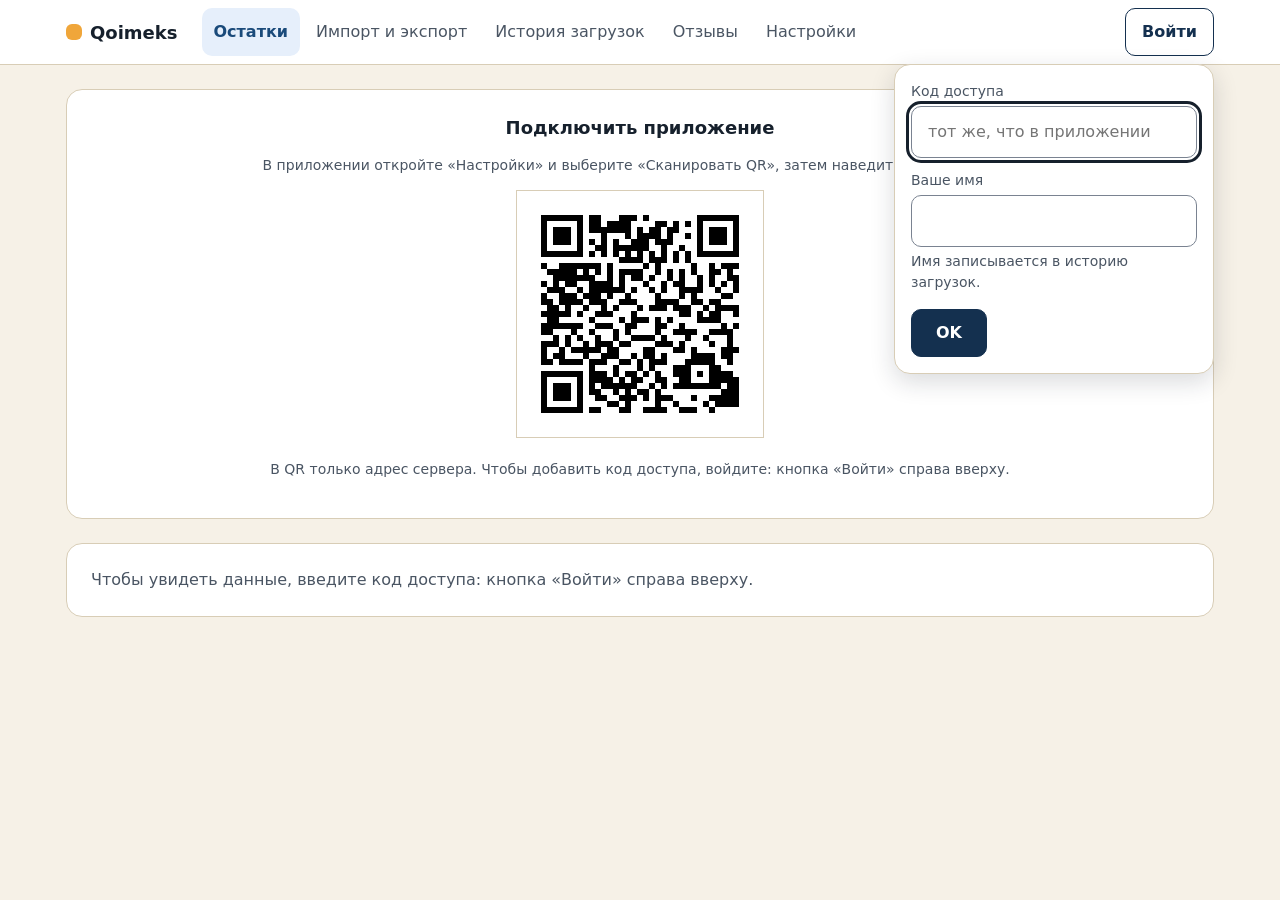
==== server/internal/api/web.html @ e0e5c71e "Web admin settings page for providers and keys T-0032 implement attempt 1: I added the provider sett" ====
<!doctype html>
<html lang="ru">
<head>
<meta charset="utf-8">
<meta name="viewport" content="width=device-width, initial-scale=1">
<title>Qoimeks</title>
<style>
  /* Design tokens: ai-dala design system 0.2, light theme (generated tokens.css, copied inline: no external request).
     The fonts are named with system fallbacks; font files are not bundled yet. */
  :root {
    --c-bg: #f6f1e7;
    --c-surface: #ffffff;
    --c-surface-2: #ede5d4;
    --c-text: #16202c;
    --c-text-soft: #4a5563;
    --c-text-mute: #5f6876;
    --c-border: #d8cdb6;
    --c-control-border: #7a8391;
    --c-focus: #16202c;
    --c-brand: #f0a63a;
    --c-primary: #14304f;
    --c-primary-hover: #1f4a77;
    --c-on-primary: #ffffff;
    --c-accent-text: #1a4a7a;
    --c-success: #2f9e44;
    --c-success-bg: #e3f4e7;
    --c-success-text: #1b6b34;
    --c-warning: #a07600;
    --c-warning-bg: #fff3c4;
    --c-warning-text: #5e4400;
    --c-error: #c92a2a;
    --c-on-error: #ffffff;
    --c-error-bg: #fde8e8;
    --c-error-text: #9b1c1c;
    --c-info: #2f6bc9;
    --c-info-bg: #e6effb;
    --c-info-text: #1e4f9a;
    --font-display: 'Literata', Georgia, serif;
    --font-sans: 'Onest', system-ui, -apple-system, 'Segoe UI', sans-serif;
    --font-mono: 'JetBrains Mono', ui-monospace, Consolas, monospace;
    --text-xs: 12px;
    --text-sm: 14px;
    --text-base: 16px;
    --text-lg: 18px;
    --text-xl: 20px;
    --text-2xl: 24px;
    --text-3xl: 30px;
    --text-4xl: 38px;
    --space-1: 4px;
    --space-2: 8px;
    --space-3: 12px;
    --space-4: 16px;
    --space-6: 24px;
    --space-8: 32px;
    --space-12: 48px;
    --space-16: 64px;
    --radius-sm: 6px;
    --radius-md: 10px;
    --radius-lg: 16px;
    --radius-full: 9999px;
    --size-touch-min: 48px;
    --size-touch-min-desktop: 36px;
    --size-input-height: 52px;
    --size-icon: 24px;
    --size-content-max: 1180px;
  }
  * { box-sizing: border-box; }
  body { margin: 0; font: var(--text-base)/1.5 var(--font-sans); color: var(--c-text); background: var(--c-bg); }
  main { max-width: var(--size-content-max); margin: 0 auto; padding: var(--space-6) var(--space-4) var(--space-16); }
  h1 { font-size: var(--text-2xl); margin: 0 0 var(--space-1); }
  p.lead { color: var(--c-text-soft); margin: 0; }
  section { background: var(--c-surface); border: 1px solid var(--c-border); border-radius: var(--radius-lg); padding: var(--space-6); margin-bottom: var(--space-6); }
  label { display: block; font-size: var(--text-sm); color: var(--c-text-soft); margin: 0 0 var(--space-1); }
  input[type=text], input[type=password] { width: 100%; min-height: var(--size-input-height); padding: var(--space-3) var(--space-4); font: inherit; color: var(--c-text); border: 1px solid var(--c-control-border); border-radius: var(--radius-md); background: var(--c-surface); }
  .bar { display: grid; grid-template-columns: 1fr 2fr; gap: var(--space-4); align-items: end; }
  @media (max-width: 600px) { .bar { grid-template-columns: 1fr; } }
  .tools { display: flex; gap: var(--space-4); align-items: center; flex-wrap: wrap; margin-top: var(--space-4); }
  .tools .spacer { flex: 1; }
  .check { display: flex; gap: var(--space-2); align-items: center; font-size: var(--text-base); color: var(--c-text); min-height: var(--size-touch-min); }
  .check input { width: var(--size-icon); height: var(--size-icon); accent-color: var(--c-primary); }
  .seg { display: inline-flex; border: 1.5px solid var(--c-primary); border-radius: var(--radius-md); overflow: hidden; }
  .seg button { border: 0; border-radius: 0; background: var(--c-surface); color: var(--c-primary); padding: var(--space-2) var(--space-4); }
  .seg button.on { background: var(--c-primary); color: var(--c-on-primary); }
  button, a.button { font: inherit; font-weight: 600; min-height: var(--size-touch-min); padding: var(--space-2) var(--space-6); border-radius: var(--radius-md); border: 1.5px solid var(--c-primary); background: var(--c-primary); color: var(--c-on-primary); cursor: pointer; text-decoration: none; display: inline-block; }
  button:hover, a.button:hover { background: var(--c-primary-hover); border-color: var(--c-primary-hover); }
  button.secondary, a.button.secondary { background: var(--c-surface); color: var(--c-primary); border-color: var(--c-primary); }
  button.secondary:hover, a.button.secondary:hover { background: var(--c-surface-2); }
  .seg button:hover { background: var(--c-surface-2); }
  .seg button.on:hover { background: var(--c-primary-hover); }
  button:disabled { background: var(--c-surface-2); border-color: var(--c-border); color: var(--c-text-mute); cursor: default; }
  button.small { padding: var(--space-1) var(--space-3); font-size: var(--text-sm); }
  /* A mouse needs smaller targets than a finger. */
  @media (pointer: fine) { button.small { min-height: var(--size-touch-min-desktop); } }
  :focus-visible { outline: 3px solid var(--c-focus); outline-offset: 2px; }
  table { width: 100%; border-collapse: collapse; font-size: var(--text-base); }
  th, td { text-align: left; padding: var(--space-2) var(--space-3); border-bottom: 1px solid var(--c-border); vertical-align: top; }
  th { color: var(--c-text-soft); font-weight: 600; font-size: var(--text-sm); }
  /* Numbers are monospace and right-aligned, codes monospace and left-aligned. */
  td.num, th.num { text-align: right; white-space: nowrap; font-variant-numeric: tabular-nums; }
  td.num { font-family: var(--font-mono); }
  td.code { white-space: nowrap; font-weight: 600; font-family: var(--font-mono); }
  tr.group td { background: var(--c-surface-2); font-weight: 600; }
  tr.empty td.num { color: var(--c-text-mute); }
  .place { display: inline-block; margin: 0 var(--space-2) var(--space-1) 0; padding: 1px var(--space-2); border: 1px solid var(--c-border); border-radius: var(--radius-full); font-family: var(--font-mono); font-size: var(--text-sm); white-space: nowrap; }
  .place.neg, td.neg { color: var(--c-error-text); border-color: var(--c-error); }
  .count { color: var(--c-text-soft); font-size: var(--text-sm); margin: var(--space-3) 0 0; }
  .scroll { overflow-x: auto; }
  .hint { color: var(--c-text-soft); font-size: var(--text-sm); }
  .row { display: grid; grid-template-columns: 1fr 1fr; gap: var(--space-4); }
  @media (max-width: 600px) { .row { grid-template-columns: 1fr; } }
  select { width: 100%; min-height: var(--size-input-height); padding: var(--space-3) var(--space-4); font: inherit; color: var(--c-text); border: 1px solid var(--c-control-border); border-radius: var(--radius-md); background: var(--c-surface); }
  input[type=file] { font: inherit; width: 100%; min-height: var(--size-touch-min); }
  h2 { font-size: var(--text-lg); margin: 0 0 var(--space-3); }
  .field { margin-top: var(--space-3); }
  .box { display: flex; gap: var(--space-3); align-items: flex-start; margin-top: var(--space-4); color: var(--c-text); font-size: var(--text-base); }
  .box input { margin-top: var(--space-1); width: var(--size-icon); height: var(--size-icon); flex: none; accent-color: var(--c-primary); }
  .actions { display: flex; gap: var(--space-3); margin-top: var(--space-6); flex-wrap: wrap; }
  #report { display: none; margin-top: var(--space-6); border-top: 1px solid var(--c-border); padding-top: var(--space-4); }
  .numbers { display: grid; grid-template-columns: repeat(4, 1fr); gap: var(--space-3); }
  @media (max-width: 600px) { .numbers { grid-template-columns: repeat(2, 1fr); } }
  .numbers div { border: 1px solid var(--c-border); border-radius: var(--radius-md); padding: var(--space-3); }
  .numbers b { display: block; font-size: var(--text-2xl); font-family: var(--font-mono); }
  .numbers span { color: var(--c-text-soft); font-size: var(--text-sm); }
  #remarksBlock, #changesBlock, #notInFileBlock { margin-top: var(--space-4); }
  #remarksBlock .scroll, #changesBlock .scroll, #notInFileBlock .scroll { max-height: 320px; overflow: auto; margin-top: var(--space-2); }
  #report thead th { position: sticky; top: 0; background: var(--c-surface); }
  td.pos { color: var(--c-text-mute); width: 1%; }
  /* Long names without spaces must not push the quantities out of sight. */
  #changes td:nth-child(4), #notInFile td:nth-child(3), #remarks td:nth-child(3) { overflow-wrap: anywhere; }
  #report th { white-space: nowrap; }
  #history td { white-space: nowrap; }
  header.top { position: sticky; top: 0; z-index: 10; background: var(--c-surface); border-bottom: 1px solid var(--c-border); margin: 0; display: block; }
  header.top .inner { max-width: var(--size-content-max); margin: 0 auto; padding: var(--space-2) var(--space-4); display: flex; align-items: center; gap: var(--space-2) var(--space-6); flex-wrap: wrap; }
  /* Amber is the brand colour: only the logo mark uses it. */
  .brand { font-weight: 700; font-size: var(--text-lg); display: inline-flex; align-items: center; gap: var(--space-2); }
  .brand::before { content: ""; width: var(--space-4); height: var(--space-4); border-radius: var(--radius-sm); background: var(--c-brand); }
  #nav { display: flex; gap: var(--space-1); flex-wrap: wrap; flex: 1; }
  #nav a { display: inline-flex; align-items: center; min-height: var(--size-touch-min); padding: var(--space-2) var(--space-3); border-radius: var(--radius-md); color: var(--c-text-soft); text-decoration: none; white-space: nowrap; }
  #nav a:hover { background: var(--c-surface-2); }
  #nav a.on { background: var(--c-info-bg); color: var(--c-accent-text); font-weight: 600; }
  .access { position: relative; margin-left: auto; }
  #accessButton { padding: var(--space-2) var(--space-4); max-width: 220px; overflow: hidden; text-overflow: ellipsis; white-space: nowrap; }
  #accessPanel { position: absolute; right: 0; top: calc(100% + var(--space-2)); width: min(320px, calc(100vw - 32px)); padding: var(--space-4); background: var(--c-surface); border: 1px solid var(--c-border); border-radius: var(--radius-lg); box-shadow: 0 8px 24px color-mix(in srgb, var(--c-text) 16%, transparent); }
  #accessPanel .hint { margin: var(--space-1) 0 0; }
  #accessPanel .actions { margin-top: var(--space-4); }
  [hidden] { display: none !important; }
  /* A message is an icon, words and a colour, never a colour alone. */
  .note { margin-top: var(--space-4); padding: var(--space-3) var(--space-4); border-radius: var(--radius-md); display: none; }
  .note.error { display: block; background: var(--c-error-bg); color: var(--c-error-text); border: 1px solid var(--c-error); }
  .note.error::before { content: "\26A0\FE0E\00A0"; }
  .note.ok { display: block; background: var(--c-success-bg); color: var(--c-success-text); border: 1px solid var(--c-success); }
  .note.ok::before { content: "\2713\00A0"; }
  #historyMessage { margin: 0 0 var(--space-3); }
  #setup { text-align: center; }
  #setup canvas { max-width: 100%; height: auto; border: 1px solid var(--c-border); }
  #setup .warn { color: var(--c-error-text); font-weight: 600; }
  #setup .warn::before { content: "\26A0\FE0E\00A0"; }
  .page h1 { font-size: var(--text-xl); margin: 0 0 var(--space-3); }
  @media (max-width: 600px) { section { padding: var(--space-4); } }
  .fb { border: 1px solid var(--c-border); border-radius: var(--radius-md); padding: var(--space-3) var(--space-4); margin-top: var(--space-3); }
  .fb .meta { color: var(--c-text-soft); }
  .fb .badge { background: var(--c-info-bg); color: var(--c-info-text); border: 1px solid var(--c-info); border-radius: var(--radius-full); padding: 0 var(--space-2); font-weight: 600; }
  .fb .badge::before { content: "\2605\00A0"; }
  .fb pre { white-space: pre-wrap; word-break: break-word; margin: var(--space-2) 0 0; font-family: var(--font-mono); }
  .fb pre.msg { font-family: inherit; }
  button.kindpick.on { background: var(--c-primary); color: var(--c-on-primary); }
  @media (max-width: 600px) { #nav { flex: 1 1 100%; order: 3; } }
</style>
</head>
<body>
<header class="top">
  <div class="inner">
    <span class="brand">Qoimeks</span>
    <nav id="nav">
      <a href="#balances">Остатки</a>
      <a href="#excel">Импорт и экспорт</a>
      <a href="#history">История загрузок</a>
      <a href="#feedback">Отзывы</a>
      <a href="#settings">Настройки</a>
    </nav>
    <div class="access">
      <button id="accessButton" class="secondary" type="button" aria-haspopup="true" aria-expanded="false">Войти</button>
      <form id="accessPanel" hidden>
        <label for="token">Код доступа</label>
        <input id="token" type="password" autocomplete="current-password" placeholder="тот же, что в приложении">
        <label for="who" class="field">Ваше имя</label>
        <input id="who" type="text" autocomplete="username">
        <p class="hint">Имя записывается в историю загрузок.</p>
        <div id="accessMessage" class="note"></div>
        <div class="actions">
          <button id="accessOK" type="submit">OK</button>
          <button id="signOut" class="secondary" type="button" hidden>Выйти</button>
        </div>
      </form>
    </div>
  </div>
</header>

<main>
  <section id="setup">
    <h2>Подключить приложение</h2>
    <p class="hint">В приложении откройте «Настройки» и выберите «Сканировать QR», затем наведите камеру на код.</p>
    <canvas id="setupQR" width="260" height="260" role="img" aria-label="QR-код для подключения приложения"></canvas>
    <p id="setupFail" class="hint" hidden></p>
    <p id="setupState" class="hint"></p>
    <p id="setupWarn" class="warn" hidden>QR с кодом доступа никому не показывайте: по нему можно войти в систему.</p>
  </section>

  <section id="signedOut">
    <p class="lead">Чтобы увидеть данные, введите код доступа: кнопка «Войти» справа вверху.</p>
  </section>

  <div class="page" id="page-balances" hidden>
    <section>
      <h1>Остатки</h1>
      <label for="q">Поиск по артикулу, названию или месту</label>
      <input id="q" type="text" autocomplete="off">
      <div class="tools">
        <div class="seg" role="group" aria-label="Вид">
          <button id="byItem" class="on" type="button">По товарам</button>
          <button id="byPlace" type="button">По местам</button>
        </div>
        <label class="check"><input id="inStock" type="checkbox" checked> Только с остатком</label>
        <span class="spacer"></span>
        <button id="reload" class="secondary" type="button">Обновить</button>
      </div>
      <div id="message" class="note"></div>
    </section>

    <section>
      <div class="scroll"><table id="table"></table></div>
      <p class="count" id="count"></p>
    </section>
  </div>

  <div class="page" id="page-excel" hidden>
    <section>
      <h1>Выгрузка в Excel</h1>
      <p class="hint">Текущие остатки одним файлом, по строке на товар и место. Файл можно исправить в Excel и загрузить обратно.</p>
      <div class="actions">
        <button id="export" type="button">Выгрузить в Excel</button>
      </div>
      <div id="exportMessage" class="note"></div>
    </section>

    <section>
      <h1>Загрузка из Excel</h1>
      <label for="file" class="field">Файл Excel (.xlsx, до 12 МБ)</label>
      <input id="file" type="file" accept=".xlsx">
      <label for="sheet" class="field">Лист</label>
      <select id="sheet" disabled><option value="">Первый лист (последняя неделя)</option></select>
      <label class="box">
        <input id="balances" type="checkbox">
        <span>Записать остатки из файла<br>
          <span class="hint">Остатки в системе заменяются остатками из файла. Каждое расхождение записывается в историю как корректировка. Товары, которых в файле нет, не изменяются.</span>
        </span>
      </label>
      <div class="actions">
        <button id="check" disabled>Проверить</button>
        <button id="apply" class="secondary" disabled>Загрузить в систему</button>
      </div>
      <div id="importMessage" class="note"></div>

      <div id="report">
        <h2 id="reportTitle"></h2>
        <div class="numbers">
          <div><b id="nNew">0</b><span>новых товаров</span></div>
          <div><b id="nUpdated">0</b><span>обновится товаров</span></div>
          <div><b id="nLocations">0</b><span>новых мест</span></div>
          <div><b id="nBalances">0</b><span id="nBalancesLabel">остатков изменится</span></div>
        </div>
        <p class="hint" id="fileLine"></p>
        <div id="remarksBlock">
          <b>Замечания к файлу</b>
          <span class="hint">— файл загружается целиком; проверьте эти строки и при необходимости исправьте их в файле.</span>
          <div class="scroll"><table>
            <thead><tr><th class="num">№</th><th class="num">Строка файла</th><th>Замечание</th></tr></thead>
            <tbody id="remarks"></tbody>
          </table></div>
        </div>
        <div id="changesBlock">
          <b>Изменения остатков</b>
          <span class="hint">— где остаток в системе отличается от файла.</span>
          <div class="scroll"><table>
            <thead><tr><th class="num">№</th><th class="num">Строка файла</th><th>Артикул</th><th>Номенклатура</th><th>Место</th><th class="num">Было</th><th class="num">Станет</th><th class="num">Разница</th></tr></thead>
            <tbody id="changes"></tbody>
          </table></div>
        </div>
        <div id="notInFileBlock">
          <b>Нет в файле</b>
          <span class="hint">— у этих товаров есть остаток в системе, но в файле их нет. Остаток не изменяется.</span>
          <div class="scroll"><table>
            <thead><tr><th class="num">№</th><th>Артикул</th><th>Номенклатура</th><th>Место</th><th class="num">Остаток</th></tr></thead>
            <tbody id="notInFile"></tbody>
          </table></div>
        </div>
      </div>
    </section>
  </div>

  <div class="page" id="page-history" hidden>
    <section>
      <h1>История загрузок</h1>
      <p class="hint">Отмена загрузки возвращает остатки, которые она изменила. Записи не удаляются: в историю добавляются обратные корректировки, а операции, сделанные после загрузки, сохраняются. Названия и места товаров отмена не меняет.</p>
      <div id="historyMessage" class="note"></div>
      <div class="scroll">
        <table>
          <thead><tr><th class="num">№</th><th>Когда</th><th>Кто</th><th>Файл</th><th>Лист</th><th>Новых</th><th>Обновлено</th><th>Мест</th><th>Остатков</th><th></th></tr></thead>
          <tbody id="history"></tbody>
        </table>
      </div>
    </section>
  </div>

  <div class="page" id="page-feedback" hidden>
    <section>
      <h1>Отзывы</h1>
      <p class="hint">Сообщения из приложения и ошибки, которые сервер записал сам. Сначала новые. Метка «новое» стоит у записей, появившихся после вашего прошлого визита в этот раздел.</p>
      <div class="actions">
        <button id="feedbackReload" class="secondary" type="button">Обновить</button>
        <button id="feedbackExport" type="button">Выгрузить в Markdown</button>
      </div>
      <div id="feedbackMessage" class="note"></div>
    </section>
    <section>
      <h2>По видам</h2>
      <div class="scroll">
        <table>
          <thead><tr><th>Вид</th><th class="num">Записей</th><th>Последняя</th></tr></thead>
          <tbody id="feedbackKinds"></tbody>
        </table>
      </div>
      <p class="count" id="feedbackCount"></p>
    </section>
    <section id="feedbackList"></section>
  </div>

  <div class="page" id="page-settings" hidden>
    <section>
      <h1>Настройки</h1>
      <p class="hint">Языковая модель и распознавание речи: сервис, модель и ключ. Ключ хранится на сервере в зашифрованном виде, здесь виден только в закрытой форме и в приложение не передаётся. Раздел открывается только общим кодом доступа. Кнопка «Проверить» делает один недорогой запрос с сохранёнными настройками (или с переменными окружения, если ничего не сохранено).</p>
      <div id="settingsMessage" class="note"></div>
    </section>
    <section id="settingsForms"></section>
  </div>
</main>

<script>
const $ = id => document.getElementById(id);
let stock = null; // answer of /api/stock
let mode = 'item';

// The code lives for the browser session, the name is remembered on this computer.
// signedIn means the server has accepted the code.
const access = {
  token: sessionStorage.getItem('accessToken') || '',
  who: localStorage.getItem('adminName') || '',
  signedIn: false,
};

// --- setup-qr begin (pure functions, no DOM: the Go test runs this block under node)
// The payload the app scans; code is left out until the server has accepted it.
function setupPayload(origin, code) {
  let s = 'qoimeks://setup?url=' + encodeURIComponent(origin);
  if (code) s += '&code=' + encodeURIComponent(code);
  return s;
}

// Minimal QR encoder: byte mode, error correction level M, versions 1-10.
// Per version: [EC codewords per block, blocks with short data, short data size, blocks with long data].
const QR_M = [null, [10, 1, 16, 0], [16, 1, 28, 0], [26, 1, 44, 0], [18, 2, 32, 0], [24, 2, 43, 0],
  [16, 4, 27, 0], [18, 4, 31, 0], [22, 2, 38, 2], [22, 3, 36, 2], [26, 4, 43, 1]];
const QR_ALIGN = [null, [], [6, 18], [6, 22], [6, 26], [6, 30], [6, 34], [6, 22, 38], [6, 24, 42], [6, 26, 46], [6, 28, 50]];

function qrDataSize(v) {
  const [, n1, d1, n2] = QR_M[v];
  return n1 * d1 + n2 * (d1 + 1);
}

function qrReedSolomon(data, degree) {
  const exp = [], log = [];
  for (let i = 0, x = 1; i < 255; i++) { exp[i] = x; log[x] = i; x <<= 1; if (x & 256) x ^= 0x11D; }
  const mul = (a, b) => (a && b ? exp[(log[a] + log[b]) % 255] : 0);
  let gen = [1];
  for (let i = 0; i < degree; i++) {
    const next = new Array(gen.length + 1).fill(0);
    gen.forEach((c, j) => { next[j] ^= c; next[j + 1] ^= mul(c, exp[i]); });
    gen = next;
  }
  const rem = new Array(degree).fill(0);
  for (const b of data) {
    const f = b ^ rem.shift();
    rem.push(0);
    for (let i = 0; i < degree; i++) rem[i] ^= mul(gen[i + 1], f);
  }
  return rem;
}

function qrCodewords(bytes, v) {
  const cap = qrDataSize(v);
  const bits = [];
  const put = (val, n) => { for (let i = n - 1; i >= 0; i--) bits.push((val >>> i) & 1); };
  put(4, 4);
  put(bytes.length, v < 10 ? 8 : 16);
  bytes.forEach(b => put(b, 8));
  put(0, Math.min(4, cap * 8 - bits.length));
  while (bits.length % 8) bits.push(0);
  const data = [];
  for (let i = 0; i < bits.length; i += 8) data.push(parseInt(bits.slice(i, i + 8).join(''), 2));
  for (let pad = 0xEC; data.length < cap; pad ^= 0xEC ^ 0x11) data.push(pad);

  const [ec, n1, d1, n2] = QR_M[v];
  const blocks = [];
  let at = 0;
  for (let i = 0; i < n1 + n2; i++) {
    const len = i < n1 ? d1 : d1 + 1;
    blocks.push(data.slice(at, at + len));
    at += len;
  }
  const eccs = blocks.map(b => qrReedSolomon(b, ec));
  const out = [];
  for (let i = 0; i <= d1; i++) blocks.forEach(b => { if (i < b.length) out.push(b[i]); });
  for (let i = 0; i < ec; i++) eccs.forEach(e => out.push(e[i]));
  return out;
}

function qrPenalty(m) {
  const n = m.length;
  let p = 0;
  for (let t = 0; t < 2; t++) {
    const at = (a, b) => (t ? m[b][a] : m[a][b]);
    for (let a = 0; a < n; a++) {
      let run = 1;
      for (let b = 1; b <= n; b++) {
        if (b < n && at(a, b) === at(a, b - 1)) { run++; continue; }
        if (run >= 5) p += run - 2;
        run = 1;
      }
      for (let b = 0; b + 11 <= n; b++) {
        const s = [];
        for (let k = 0; k < 11; k++) s.push(at(a, b + k) ? 1 : 0);
        const str = s.join('');
        if (str === '10111010000' || str === '00001011101') p += 40;
      }
    }
  }
  let dark = 0;
  for (let y = 0; y < n; y++) {
    for (let x = 0; x < n; x++) {
      if (m[y][x]) dark++;
      if (x + 1 < n && y + 1 < n && m[y][x] === m[y][x + 1] && m[y][x] === m[y + 1][x] && m[y][x] === m[y + 1][x + 1]) p += 3;
    }
  }
  return p + 10 * Math.floor(Math.abs(dark * 20 - n * n * 10) / (n * n));
}

// qrMatrix returns rows of booleans (true = dark), without the quiet zone.
function qrMatrix(text) {
  const bytes = Array.from(new TextEncoder().encode(text));
  let v = 1;
  while (v <= 10 && (v < 10 ? 8 : 16) + 4 + bytes.length * 8 > qrDataSize(v) * 8) v++;
  if (v > 10) throw new Error('too long');
  const words = qrCodewords(bytes, v);
  const n = 17 + 4 * v;
  const mod = Array.from({ length: n }, () => new Array(n).fill(false));
  const fn = Array.from({ length: n }, () => new Array(n).fill(false));
  const set = (x, y, dark) => { if (x >= 0 && y >= 0 && x < n && y < n) { mod[y][x] = dark; fn[y][x] = true; } };

  for (let i = 0; i < n; i++) { set(6, i, i % 2 === 0); set(i, 6, i % 2 === 0); }
  const finder = (cx, cy) => {
    for (let dy = -4; dy <= 4; dy++) for (let dx = -4; dx <= 4; dx++) {
      const d = Math.max(Math.abs(dx), Math.abs(dy));
      set(cx + dx, cy + dy, d !== 4 && d !== 2);
    }
  };
  finder(3, 3); finder(n - 4, 3); finder(3, n - 4);
  const al = QR_ALIGN[v];
  al.forEach((cx, i) => al.forEach((cy, j) => {
    if ((i === 0 && j === 0) || (i === 0 && j === al.length - 1) || (i === al.length - 1 && j === 0)) return;
    for (let dy = -2; dy <= 2; dy++) for (let dx = -2; dx <= 2; dx++) set(cx + dx, cy + dy, Math.max(Math.abs(dx), Math.abs(dy)) !== 1);
  }));
  const format = mask => {
    let rem = mask; // level M is 00, so the 5 data bits are just the mask
    for (let i = 0; i < 10; i++) rem = (rem << 1) ^ ((rem >>> 9) * 0x537);
    const bits = ((mask << 10) | rem) ^ 0x5412;
    const bit = i => ((bits >>> i) & 1) !== 0;
    for (let i = 0; i <= 5; i++) set(8, i, bit(i));
    set(8, 7, bit(6)); set(8, 8, bit(7)); set(7, 8, bit(8));
    for (let i = 9; i < 15; i++) set(14 - i, 8, bit(i));
    for (let i = 0; i < 8; i++) set(n - 1 - i, 8, bit(i));
    for (let i = 8; i < 15; i++) set(8, n - 15 + i, bit(i));
    set(8, n - 8, true);
  };
  format(0);
  if (v >= 7) {
    let rem = v;
    for (let i = 0; i < 12; i++) rem = (rem << 1) ^ ((rem >>> 11) * 0x1F25);
    const bits = (v << 12) | rem;
    for (let i = 0; i < 18; i++) {
      const a = n - 11 + (i % 3), b = Math.floor(i / 3), dark = ((bits >>> i) & 1) !== 0;
      set(a, b, dark); set(b, a, dark);
    }
  }

  let i = 0;
  for (let right = n - 1; right >= 1; right -= 2) {
    if (right === 6) right = 5;
    for (let vert = 0; vert < n; vert++) for (let j = 0; j < 2; j++) {
      const x = right - j, y = ((right + 1) & 2) === 0 ? n - 1 - vert : vert;
      if (!fn[y][x] && i < words.length * 8) {
        mod[y][x] = ((words[i >>> 3] >>> (7 - (i & 7))) & 1) !== 0;
        i++;
      }
    }
  }

  const masks = [
    (x, y) => (x + y) % 2 === 0, (x, y) => y % 2 === 0, (x, y) => x % 3 === 0, (x, y) => (x + y) % 3 === 0,
    (x, y) => (Math.floor(x / 3) + Math.floor(y / 2)) % 2 === 0, (x, y) => (x * y) % 2 + (x * y) % 3 === 0,
    (x, y) => ((x * y) % 2 + (x * y) % 3) % 2 === 0, (x, y) => ((x + y) % 2 + (x * y) % 3) % 2 === 0,
  ];
  let best = null, bestScore = Infinity;
  for (let mask = 0; mask < 8; mask++) {
    format(mask);
    const cand = mod.map((row, y) => row.map((d, x) => (fn[y][x] ? d : d !== masks[mask](x, y))));
    const score = qrPenalty(cand);
    if (score < bestScore) { best = cand; bestScore = score; }
  }
  return best;
}
// --- setup-qr end

// Draws the setup QR; the code goes in only after the server has accepted it.
function renderSetup() {
  const withCode = access.signedIn && access.token !== '';
  const origin = location.origin;
  let m = null;
  let fail = '';
  if (!origin || origin === 'null') {
    fail = 'Адрес сервера неизвестен: откройте страницу по адресу сервера.';
  } else {
    try {
      m = qrMatrix(setupPayload(origin, withCode ? access.token : ''));
    } catch (e) {
      fail = 'Слишком длинный код для QR. Введите адрес и код в приложении вручную.';
    }
  }
  const canvas = $('setupQR');
  canvas.hidden = !m;
  $('setupFail').hidden = !fail;
  $('setupFail').textContent = fail;
  $('setupWarn').hidden = !(m && withCode);
  $('setupState').textContent = !m ? '' : withCode
    ? 'В QR есть адрес сервера и код доступа.'
    : 'В QR только адрес сервера. Чтобы добавить код доступа, войдите: кнопка «Войти» справа вверху.';
  if (!m) return;
  const quiet = 4;
  const scale = Math.max(2, Math.floor(260 / (m.length + 2 * quiet)));
  const size = (m.length + 2 * quiet) * scale;
  canvas.width = size;
  canvas.height = size;
  const g = canvas.getContext('2d');
  g.fillStyle = '#fff';
  g.fillRect(0, 0, size, size);
  g.fillStyle = '#000';
  m.forEach((row, y) => row.forEach((dark, x) => {
    if (dark) g.fillRect((x + quiet) * scale, (y + quiet) * scale, scale, scale);
  }));
}

function say(text, kind, id) {
  const box = $(id || 'message');
  box.textContent = text;
  box.className = 'note ' + (kind || '');
}

const messages = {
  401: 'Неверный код доступа.',
  409: 'Файл изменился после проверки. Проверьте его ещё раз.',
  413: 'Файл больше 12 МБ.',
  503: 'Сервер недоступен.',
};

async function call(path, options) {
  let resp;
  try {
    resp = await fetch(path, { ...options, headers: { Authorization: 'Bearer ' + access.token } });
  } catch (e) {
    throw new Error('Нет связи с сервером.');
  }
  if (!resp.ok) {
    let body = null;
    try { body = await resp.json(); } catch (e) { /* not JSON */ }
    throw new Error(messages[resp.status] || (body && body.error) || ('Ошибка ' + resp.status));
  }
  return resp;
}

const callJSON = async (path, options) => (await call(path, options)).json();

const fmt = n => n.toLocaleString('ru-RU', { maximumFractionDigits: 3 });

function el(tag, text, cls) {
  const e = document.createElement(tag);
  if (text !== undefined) e.textContent = text;
  if (cls) e.className = cls;
  return e;
}

function matches(words, ...fields) {
  const hay = fields.join(' ').toLowerCase();
  return words.every(w => hay.includes(w));
}

function render() {
  const table = $('table');
  table.replaceChildren();
  if (!stock) { $('count').textContent = ''; return; }
  const words = $('q').value.toLowerCase().split(/\s+/).filter(Boolean);
  const onlyStock = $('inStock').checked;
  const head = (...cols) => {
    const tr = el('tr');
    for (const [text, num] of cols) tr.append(el('th', text, num ? 'num' : ''));
    const thead = el('thead');
    thead.append(tr);
    table.append(thead);
  };
  const body = el('tbody');
  table.append(body);
  let shown = 0;

  if (mode === 'item') {
    head(['№', true], ['Артикул'], ['Наименование'], ['Всего', true], ['Ед.'], ['Места']);
    for (const it of stock) {
      if (onlyStock && it.places.length === 0) continue;
      if (!matches(words, it.code, it.name, ...it.places.map(p => p.location_code))) continue;
      shown++;
      const tr = el('tr', undefined, it.places.length ? '' : 'empty');
      tr.append(el('td', shown, 'num pos'), el('td', it.code, 'code'), el('td', it.name),
        el('td', fmt(it.total), 'num' + (it.total < 0 ? ' neg' : '')), el('td', it.unit));
      const td = el('td');
      for (const p of it.places) {
        td.append(el('span', p.location_code + ': ' + fmt(p.qty), 'place' + (p.qty < 0 ? ' neg' : '')));
      }
      if (!it.places.length) td.append(el('span', it.home ? 'нет на складе, место ' + it.home : 'нет на складе', 'hint'));
      tr.append(td);
      body.append(tr);
    }
    $('count').textContent = 'Товаров: ' + shown + ' из ' + stock.length;
  } else {
    head(['№', true], ['Место'], ['Артикул'], ['Наименование'], ['Остаток', true], ['Ед.']);
    const byPlace = new Map(); // code -> {name, rows: [{it, qty}]}
    for (const it of stock) {
      for (const p of it.places) {
        if (!byPlace.has(p.location_code)) byPlace.set(p.location_code, { name: p.location_name, rows: [] });
        byPlace.get(p.location_code).rows.push({ it, qty: p.qty });
      }
    }
    for (const code of [...byPlace.keys()].sort()) {
      const g = byPlace.get(code);
      const rows = g.rows.filter(r => matches(words, code, g.name, r.it.code, r.it.name));
      if (!rows.length) continue;
      const tr = el('tr', undefined, 'group');
      const td = el('td', code + (g.name ? ' — ' + g.name : ''));
      td.colSpan = 6;
      tr.append(td);
      body.append(tr);
      for (const r of rows) {
        shown++;
        const row = el('tr');
        row.append(el('td', shown, 'num pos'), el('td', code), el('td', r.it.code, 'code'), el('td', r.it.name),
          el('td', fmt(r.qty), 'num' + (r.qty < 0 ? ' neg' : '')), el('td', r.it.unit));
        body.append(row);
      }
    }
    $('count').textContent = 'Строк: ' + shown + ' в ' + body.querySelectorAll('tr.group').length + ' местах';
  }
  if (shown === 0) {
    const tr = el('tr');
    const td = el('td', stock.length ? 'Ничего не найдено' : 'В системе пока нет товаров', 'hint');
    td.colSpan = 6;
    tr.append(td);
    body.append(tr);
  }
}

async function load() {
  if (!access.signedIn) return;
  say('Загружаю остатки…', 'ok');
  try {
    stock = await callJSON('/api/stock');
    say('');
  } catch (e) {
    stock = null;
    say(e.message, 'error');
  }
  render();
}

// Pages are parts of this one document, chosen by the address after "#".
const pages = ['balances', 'excel', 'history', 'feedback', 'settings'];

function showPage() {
  const name = pages.includes(location.hash.slice(1)) ? location.hash.slice(1) : pages[0];
  for (const p of pages) $('page-' + p).hidden = !access.signedIn || p !== name;
  for (const a of $('nav').children) a.className = a.hash === '#' + name ? 'on' : '';
  $('signedOut').hidden = access.signedIn;
  if (access.signedIn && name === 'history') loadHistory();
  if (access.signedIn && name === 'feedback') loadFeedback();
  if (access.signedIn && name === 'settings') loadSettings();
}

function showAccess(open) {
  $('accessPanel').hidden = !open;
  $('accessButton').setAttribute('aria-expanded', open);
  $('accessButton').textContent = access.signedIn ? (access.who || 'Доступ') : 'Войти';
  $('signOut').hidden = !access.signedIn;
  if (open) {
    $('token').value = access.token;
    $('who').value = access.who;
    say('', '', 'accessMessage');
    (access.token ? $('who') : $('token')).focus();
  }
}

// signIn asks the server whether the code is right, with the stock it will show anyway.
async function signIn(token, who) {
  access.token = token;
  access.who = who;
  localStorage.setItem('adminName', who);
  try {
    stock = await callJSON('/api/stock');
  } catch (e) {
    access.signedIn = false;
    stock = null;
    renderSetup();
    showPage();
    throw e;
  }
  access.signedIn = true;
  sessionStorage.setItem('accessToken', token);
  renderSetup();
  say('');
  render();
  showPage();
  refreshButtons();
}

$('accessButton').onclick = () => showAccess($('accessPanel').hidden);
$('accessPanel').onsubmit = async e => {
  e.preventDefault();
  const token = $('token').value.trim();
  if (token === '') {
    say('Введите код доступа.', 'error', 'accessMessage');
    return;
  }
  $('accessOK').disabled = true;
  try {
    await signIn(token, $('who').value.trim());
    showAccess(false);
  } catch (err) {
    showAccess(true);
    $('token').value = token;
    say(err.message, 'error', 'accessMessage');
  }
  $('accessOK').disabled = false;
};
$('signOut').onclick = () => {
  access.token = '';
  access.signedIn = false;
  sessionStorage.removeItem('accessToken');
  stock = null;
  renderSetup();
  render();
  showPage();
  refreshButtons();
  showAccess(false);
};
document.addEventListener('click', e => {
  if (!$('accessPanel').hidden && !e.target.closest('.access')) showAccess(false);
});
document.addEventListener('keydown', e => {
  if (e.key === 'Escape' && !$('accessPanel').hidden) showAccess(false);
});
window.addEventListener('hashchange', showPage);

const sayExport = (text, kind) => say(text, kind, 'exportMessage');

$('export').onclick = async () => {
  $('export').disabled = true;
  try {
    const resp = await call('/api/stock/export');
    const name = (/filename="([^"]+)"/.exec(resp.headers.get('Content-Disposition') || '') || [])[1] || 'stock.xlsx';
    const url = URL.createObjectURL(await resp.blob());
    const a = document.createElement('a');
    a.href = url;
    a.download = name;
    document.body.append(a);
    a.click();
    a.remove();
    setTimeout(() => URL.revokeObjectURL(url), 10000);
    sayExport('Файл «' + name + '» сохранён. Его можно исправить в Excel и загрузить обратно ниже.', 'ok');
  } catch (e) {
    sayExport(e.message, 'error');
  }
  $('export').disabled = false;
};

function setMode(m) {
  mode = m;
  $('byItem').className = m === 'item' ? 'on' : '';
  $('byPlace').className = m === 'place' ? 'on' : '';
  $('inStock').disabled = m !== 'item';
  render();
}

$('byItem').onclick = () => setMode('item');
$('byPlace').onclick = () => setMode('place');
$('inStock').onchange = render;
$('q').oninput = render;
$('reload').onclick = load;

const sayImport = (text, kind) => say(text, kind, 'importMessage');
let checked = null; // {sha256, sheet, balances} of the last successful check

function refreshButtons() {
  const ready = $('file').files.length === 1 && access.signedIn;
  $('check').disabled = !ready;
  const same = checked && checked.sheet === $('sheet').value && checked.balances === $('balances').checked;
  $('apply').disabled = !(ready && same);
}

// needName says where the name is entered; it is written into the history.
function needName(sayIt) {
  if (access.who !== '') return false;
  sayIt('Укажите ваше имя: кнопка справа вверху. Оно записывается в историю загрузок.', 'error');
  showAccess(true);
  return true;
}

function invalidate() {
  checked = null;
  refreshButtons();
}

function form(extra) {
  const data = new FormData();
  data.append('file', $('file').files[0]);
  data.append('sheet', $('sheet').value);
  data.append('balances', $('balances').checked ? 'true' : 'false');
  for (const [k, v] of Object.entries(extra || {})) data.append(k, v);
  return data;
}

function show(r) {
  $('report').style.display = 'block';
  $('reportTitle').textContent = r.applied ? 'Загружено' : 'Что изменится';
  $('nNew').textContent = r.changes.skus_created;
  $('nUpdated').textContent = r.changes.skus_updated;
  $('nLocations').textContent = r.changes.locations_created;
  $('nBalances').textContent = r.changes.balances_posted;
  $('fileLine').textContent = 'Лист «' + r.sheet + '»: ' + r.skus + ' товаров, ' + r.locations + ' мест хранения.';
  // Every table is numbered, and what comes from the file names its row there.
  // A cell given as {n} is a plain right-aligned number, such as a row of the file.
  const fill = (block, body, rows, cells) => {
    $(body).replaceChildren();
    rows.forEach((c, i) => {
      const tr = el('tr');
      tr.append(el('td', i + 1, 'num pos'));
      for (const v of cells(c)) {
        if (typeof v === 'number') tr.append(el('td', fmt(v), 'num'));
        else if (typeof v === 'object') tr.append(el('td', v.n || '—', 'num'));
        else tr.append(el('td', v));
      }
      $(body).append(tr);
    });
    $(block).style.display = rows.length ? 'block' : 'none';
  };
  fill('remarksBlock', 'remarks', r.remarks, text => {
    const m = /^строка (\d+): (.*)$/s.exec(text);
    return m ? [{ n: m[1] }, m[2]] : [{ n: 0 }, text];
  });
  $('nBalancesLabel').textContent = r.applied ? 'остатков изменено' : 'остатков изменится';
  fill('changesBlock', 'changes', r.changes.balance_changes,
    c => [{ n: c.row }, c.code, c.name, c.location, c.was, c.now, { n: (c.now > c.was ? '+' : '−') + fmt(Math.abs(c.now - c.was)) }]);
  fill('notInFileBlock', 'notInFile', r.changes.not_in_file, c => [c.code, c.name, c.location, c.was]);

  const select = $('sheet');
  if (select.options.length <= 1) {
    for (const name of r.sheets) select.add(new Option(name, name));
    select.disabled = false;
  }
  select.value = r.sheet;
}

// --- feedback begin (pure functions, no DOM)
// The newest feedback id seen is kept in this browser; rows above it are new.
const FEEDBACK_SEEN = 'feedbackSeen';

function feedbackNewestID(rows) {
  return rows.reduce((m, r) => Math.max(m, r.id), 0);
}

function feedbackIsNew(row, seen) {
  return row.id > seen;
}

// Count and latest time per kind, computed from the rows; most recently active first.
function feedbackKinds(rows) {
  const by = new Map();
  for (const r of rows) {
    const k = by.get(r.kind) || { kind: r.kind, count: 0, last: r.created_at };
    k.count++;
    if (new Date(r.created_at) > new Date(k.last)) k.last = r.created_at;
    by.set(r.kind, k);
  }
  return [...by.values()].sort((a, b) => new Date(b.last) - new Date(a.last));
}
// --- feedback end

const kindNames = { user: 'от пользователя', speech_error: 'ошибка распознавания речи', llm_error: 'ошибка языковой модели', post_error: 'ошибка проведения операции' };
const kindName = k => kindNames[k] || k;
const when = t => new Date(t).toLocaleString('ru-RU');
const sayFeedback = (text, kind) => say(text, kind, 'feedbackMessage');
let feedbackRows = [];
let feedbackSeenAtOpen = 0;
let feedbackKind = '';

function renderFeedback() {
  const kinds = feedbackKinds(feedbackRows);
  const body = $('feedbackKinds');
  body.replaceChildren();
  const pickButton = (kind, label) => {
    const on = feedbackKind === kind;
    const b = el('button', (on ? '✓ ' : '') + label, 'secondary small kindpick' + (on ? ' on' : ''));
    b.type = 'button';
    b.setAttribute('aria-pressed', on ? 'true' : 'false');
    b.onclick = () => { feedbackKind = kind; renderFeedback(); };
    const td = el('td');
    td.append(b);
    return td;
  };
  const all = el('tr');
  all.append(pickButton('', 'Все'), el('td', feedbackRows.length, 'num'), el('td', feedbackRows.length ? when(feedbackRows[0].created_at) : '—'));
  body.append(all);
  for (const k of kinds) {
    const tr = el('tr');
    tr.append(pickButton(k.kind, kindName(k.kind)), el('td', k.count, 'num'), el('td', when(k.last)));
    body.append(tr);
  }
  const shown = feedbackRows.filter(r => feedbackKind === '' || r.kind === feedbackKind);
  $('feedbackCount').textContent = 'Показано: ' + shown.length + ' из ' + feedbackRows.length;
  const list = $('feedbackList');
  list.replaceChildren();
  if (shown.length === 0) list.append(el('p', 'Отзывов пока нет', 'hint'));
  for (const r of shown) {
    const box = el('div', undefined, 'fb');
    const head = el('div');
    head.append(el('b', '№' + r.id + ' · ' + kindName(r.kind) + ' · ' + when(r.created_at)));
    if (feedbackIsNew(r, feedbackSeenAtOpen)) head.append(' ', el('span', 'новое', 'badge'));
    box.append(head, el('pre', r.text, 'msg'));
    if (r.voice_text) box.append(el('div', 'Голосовая заметка: ' + r.voice_text, 'meta'));
    const meta = ['версия ' + (r.app_version || '—'), 'Android ' + (r.android_version || '—'), 'устройство ' + (r.device || '—'),
      'оператор ' + (r.operator || '—'), 'экран ' + (r.screen || '—')];
    if (r.provider) meta.push('провайдер ' + r.provider);
    box.append(el('div', meta.join(' · '), 'meta'));
    const errs = Array.isArray(r.errors) ? r.errors : [];
    if (errs.length) {
      const d = el('details');
      d.append(el('summary', 'Ошибки: ' + errs.length));
      d.append(el('pre', errs.map(e => typeof e === 'string' ? e : JSON.stringify(e)).join('\n')));
      box.append(d);
    }
    list.append(box);
  }
}

async function loadFeedback() {
  if (!access.signedIn) return;
  sayFeedback('Загружаю отзывы…', 'ok');
  $('feedbackReload').disabled = true;
  try {
    feedbackRows = await callJSON('/api/feedback');
    feedbackSeenAtOpen = Number(localStorage.getItem(FEEDBACK_SEEN)) || 0;
    sayFeedback('');
    renderFeedback();
    const newest = feedbackNewestID(feedbackRows);
    if (newest > feedbackSeenAtOpen) localStorage.setItem(FEEDBACK_SEEN, String(newest));
  } catch (e) {
    sayFeedback(e.message, 'error');
  }
  $('feedbackReload').disabled = false;
}

// --- settings: provider choice, key and test (the key is only ever sent, never shown)
const sluSay = (text, kind) => say(text, kind, 'settingsMessage');
const settingsKinds = [['llm', 'Языковая модель'], ['stt', 'Распознавание речи']];

function renderSettings(data) {
  const box = $('settingsForms');
  box.textContent = '';
  for (const [kind, title] of settingsKinds) {
    const cur = (data.settings || []).find(s => s.kind === kind);
    const names = kind === 'llm' ? data.llm_providers : data.stt_providers;
    const form = el('form');
    form.append(el('h2', title));
    const field = (label, control) => {
      const wrap = el('div', undefined, 'field');
      wrap.append(el('label', label), control);
      form.append(wrap);
      return control;
    };
    const provider = field('Сервис', el('select'));
    for (const n of names) provider.append(new Option(n, n));
    if (cur) provider.value = cur.provider;
    const model = field('Модель (пусто — по умолчанию)', el('input'));
    model.type = 'text';
    model.value = cur ? cur.model : '';
    const key = field(cur && cur.has_key ? 'Ключ API: сохранён ' + cur.key_mask + '. Оставьте пустым, чтобы не менять' : 'Ключ API', el('input'));
    key.type = 'password';
    key.autocomplete = 'off';
    const actions = el('div', undefined, 'actions');
    const save = el('button', 'Сохранить');
    save.type = 'submit';
    const test = el('button', 'Проверить', 'secondary');
    test.type = 'button';
    actions.append(save, test);
    form.append(actions);
    form.onsubmit = async ev => {
      ev.preventDefault();
      save.disabled = true;
      try {
        const body = { kind, provider: provider.value, model: model.value, api_key: key.value, keep_key: true };
        renderSettings(await callJSON('/api/settings/providers', { method: 'PUT', body: JSON.stringify(body) }));
        sluSay('Сохранено.', 'ok');
      } catch (e) {
        sluSay(e.message, 'error');
        save.disabled = false;
      }
    };
    test.onclick = async () => {
      test.disabled = true;
      sluSay('Проверяю…', 'ok');
      try {
        const r = await callJSON('/api/settings/providers/test', { method: 'POST', body: JSON.stringify({ kind }) });
        sluSay(r.ok ? title + ': работает.' : title + ': ошибка. ' + r.message, r.ok ? 'ok' : 'error');
      } catch (e) {
        sluSay(e.message, 'error');
      }
      test.disabled = false;
    };
    box.append(form);
  }
}

async function loadSettings() {
  if (!access.signedIn) return;
  sluSay('Загружаю…', 'ok');
  try {
    renderSettings(await callJSON('/api/settings/providers'));
    sluSay('');
  } catch (e) {
    $('settingsForms').textContent = '';
    sluSay(e.message, 'error');
  }
}

$('feedbackReload').onclick = loadFeedback;
$('feedbackExport').onclick = async () => {
  $('feedbackExport').disabled = true;
  try {
    const resp = await call('/api/feedback/export.md');
    const name = (/filename="([^"]+)"/.exec(resp.headers.get('Content-Disposition') || '') || [])[1] || 'feedback.md';
    const url = URL.createObjectURL(await resp.blob());
    const a = document.createElement('a');
    a.href = url;
    a.download = name;
    document.body.append(a);
    a.click();
    a.remove();
    setTimeout(() => URL.revokeObjectURL(url), 10000);
    sayFeedback('Файл «' + name + '» сохранён.', 'ok');
  } catch (e) {
    sayFeedback(e.message, 'error');
  }
  $('feedbackExport').disabled = false;
};

const sayHistory = (text, kind) => say(text, kind, 'historyMessage');

async function loadHistory() {
  if (!access.signedIn) return;
  const body = $('history');
  try {
    const rows = await callJSON('/api/imports');
    body.replaceChildren();
    if (rows.length === 0) {
      body.innerHTML = '<tr><td colspan="10" class="hint">Загрузок ещё не было</td></tr>';
    }
    for (const r of rows) {
      const tr = document.createElement('tr');
      tr.append(el('td', r.id, 'num pos'));
      const cells = [new Date(r.created_at).toLocaleString('ru-RU'), r.who, r.filename, r.sheet,
        r.skus_created, r.skus_updated, r.locations_created, r.with_balances ? r.balances_posted : '—'];
      for (const c of cells) { const td = document.createElement('td'); td.textContent = c; tr.append(td); }
      const last = document.createElement('td');
      if (r.cancelled) {
        last.textContent = 'отменена';
        last.className = 'hint';
      } else if (r.with_balances && r.balances_posted > 0) {
        const b = el('button', 'Отменить', 'secondary small');
        b.onclick = () => cancelImport(r);
        last.append(b);
      }
      tr.append(last);
      body.append(tr);
    }
  } catch (e) {
    body.innerHTML = '<tr><td colspan="10" class="hint"></td></tr>';
    body.firstChild.firstChild.textContent = e.message;
  }
}

async function cancelImport(r) {
  if (needName(sayHistory)) return;
  const when = new Date(r.created_at).toLocaleString('ru-RU');
  if (!confirm('Отменить загрузку № ' + r.id + ' «' + r.filename + '» от ' + when + '? Будет возвращено остатков: ' + r.balances_posted + '.')) return;
  try {
    const res = await callJSON('/api/imports/' + r.id + '/cancel', { method: 'POST', body: JSON.stringify({ who: access.who }) });
    sayHistory('Загрузка № ' + r.id + ' отменена, возвращено остатков: ' + res.cancelled + '.', 'ok');
    loadHistory();
    load();
  } catch (e) {
    sayHistory(e.message, 'error');
  }
}

$('check').onclick = async () => {
  sayImport('Проверяю файл…', 'ok');
  $('check').disabled = true;
  try {
    // A small request first: a wrong code is then refused before the file is sent,
    // and the browser can show why.
    await callJSON('/api/imports');
    const r = await callJSON('/api/import/preview', { method: 'POST', body: form() });
    show(r);
    checked = { sha256: r.sha256, sheet: $('sheet').value, balances: $('balances').checked };
    sayImport('Файл прочитан, в системе ничего не изменено. Посмотрите результат и нажмите «Загрузить в систему».', 'ok');
  } catch (e) {
    sayImport(e.message, 'error');
  }
  refreshButtons();
};

$('apply').onclick = async () => {
  if (needName(sayImport)) return;
  sayImport('Загружаю…', 'ok');
  $('apply').disabled = true;
  try {
    const r = await callJSON('/api/import/apply', { method: 'POST', body: form({ who: access.who, sha256: checked.sha256 }) });
    show(r);
    checked = null;
    sayImport('Готово: файл загружен.', 'ok');
    load();
  } catch (e) {
    sayImport(e.message, 'error');
  }
  refreshButtons();
};

$('file').onchange = () => {
  const select = $('sheet');
  select.length = 1;
  select.disabled = true;
  $('report').style.display = 'none';
  sayImport('');
  invalidate();
};
$('sheet').onchange = invalidate;
$('balances').onchange = invalidate;

refreshButtons();
renderSetup();
showPage();
showAccess(false);
if (access.token) {
  // A code kept from before the page was reloaded; it may have been changed since.
  signIn(access.token, access.who).then(() => showAccess(false), e => {
    showAccess(true);
    say(e.message, 'error', 'accessMessage');
  });
} else {
  showAccess(true);
}
</script>
</body>
</html>
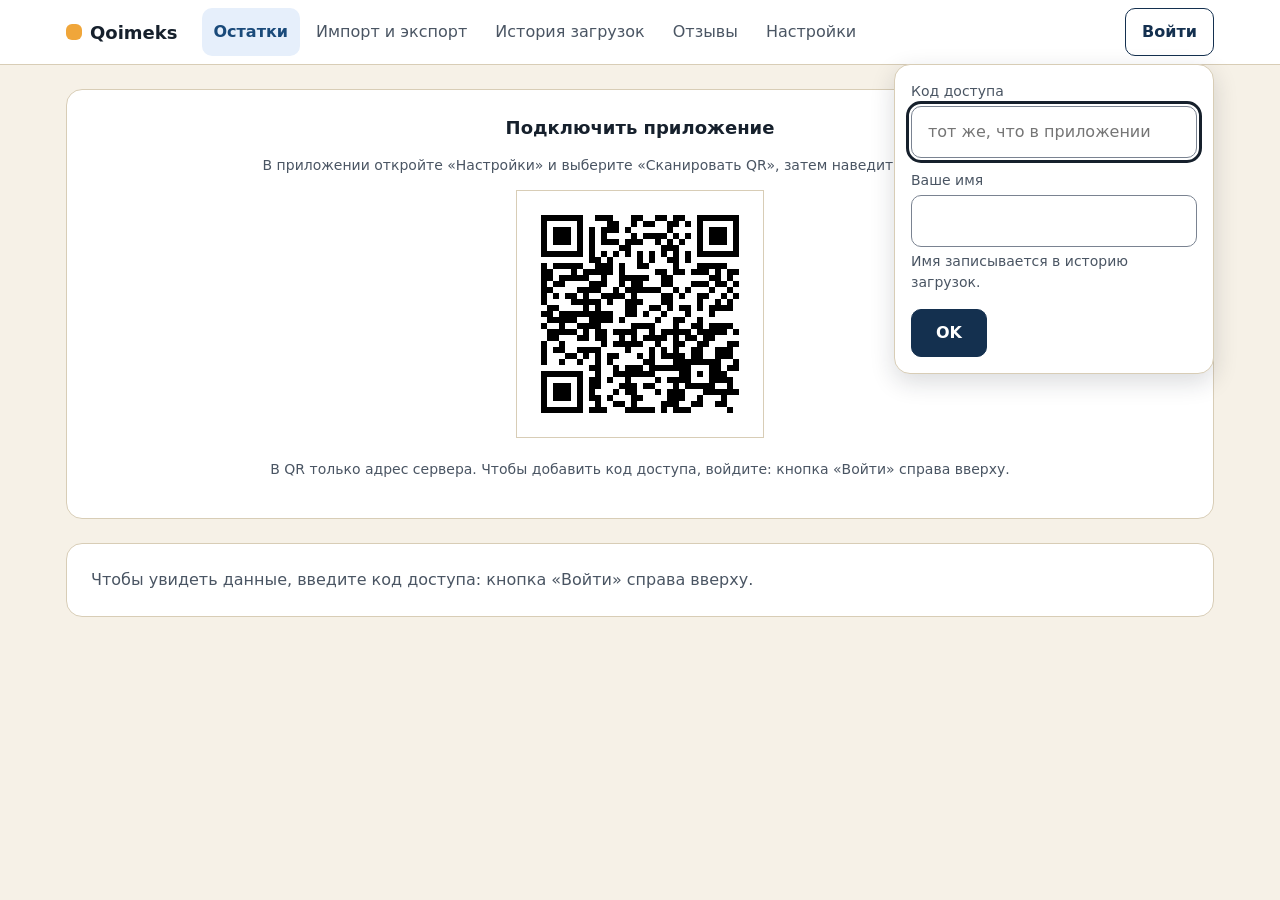
==== commit 78af4f13: "Web admin settings page for providers and keys T-0032 implement attempt 2: I fixed both major gui_re" ====
--- a/server/internal/api/web.html
+++ b/server/internal/api/web.html
@@ -1004,19 +1004,22 @@
     const names = kind === 'llm' ? data.llm_providers : data.stt_providers;
     const form = el('form');
     form.append(el('h2', title));
-    const field = (label, control) => {
+    const field = (id, label, control) => {
       const wrap = el('div', undefined, 'field');
-      wrap.append(el('label', label), control);
+      const lab = el('label', label);
+      control.id = 'settings-' + kind + '-' + id;
+      lab.htmlFor = control.id;
+      wrap.append(lab, control);
       form.append(wrap);
       return control;
     };
-    const provider = field('Сервис', el('select'));
+    const provider = field('provider', 'Сервис', el('select'));
     for (const n of names) provider.append(new Option(n, n));
     if (cur) provider.value = cur.provider;
-    const model = field('Модель (пусто — по умолчанию)', el('input'));
+    const model = field('model', 'Модель (пусто — по умолчанию)', el('input'));
     model.type = 'text';
     model.value = cur ? cur.model : '';
-    const key = field(cur && cur.has_key ? 'Ключ API: сохранён ' + cur.key_mask + '. Оставьте пустым, чтобы не менять' : 'Ключ API', el('input'));
+    const key = field('key', cur && cur.has_key ? 'Ключ API: сохранён ' + cur.key_mask + '. Оставьте пустым, чтобы не менять' : 'Ключ API', el('input'));
     key.type = 'password';
     key.autocomplete = 'off';
     const actions = el('div', undefined, 'actions');
@@ -1033,6 +1036,8 @@
         const body = { kind, provider: provider.value, model: model.value, api_key: key.value, keep_key: true };
         renderSettings(await callJSON('/api/settings/providers', { method: 'PUT', body: JSON.stringify(body) }));
         sluSay('Сохранено.', 'ok');
+        const again = $('settings-' + kind + '-provider');
+        if (again) again.form.querySelector('button[type=submit]').focus();
       } catch (e) {
         sluSay(e.message, 'error');
         save.disabled = false;
@@ -1043,7 +1048,7 @@
       sluSay('Проверяю…', 'ok');
       try {
         const r = await callJSON('/api/settings/providers/test', { method: 'POST', body: JSON.stringify({ kind }) });
-        sluSay(r.ok ? title + ': работает.' : title + ': ошибка. ' + r.message, r.ok ? 'ok' : 'error');
+        sluSay(r.ok ? title + ': работает.' : title + ': ошибка. ' + r.message + ' Проверьте ключ и модель, нажмите «Сохранить» и проверьте снова.', r.ok ? 'ok' : 'error');
       } catch (e) {
         sluSay(e.message, 'error');
       }
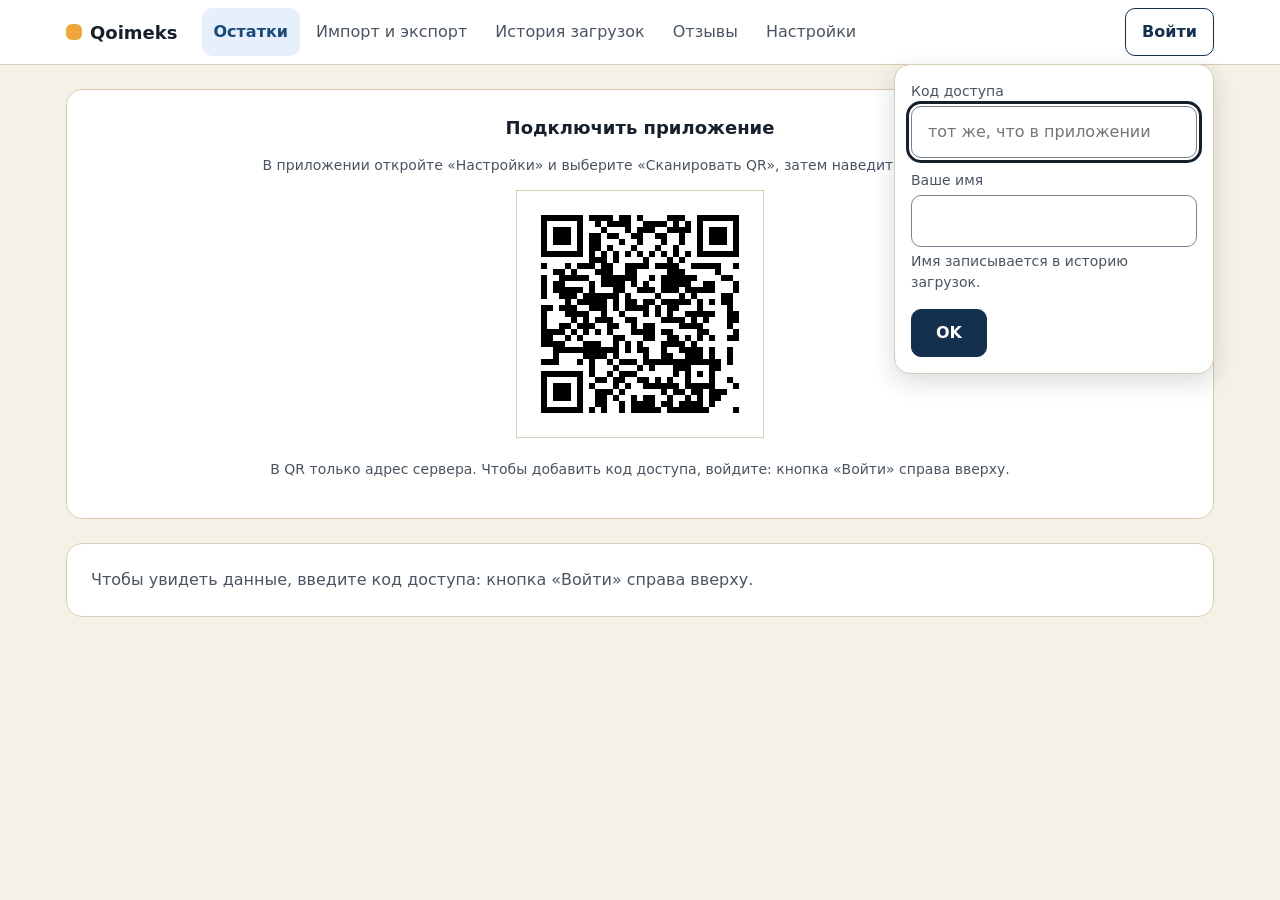
==== commit b814f82b: "Web admin settings page for providers and keys T-0032 implement attempt 3: I fixed the major review " ====
--- a/server/internal/api/web.html
+++ b/server/internal/api/web.html
@@ -591,7 +591,10 @@
   if (!resp.ok) {
     let body = null;
     try { body = await resp.json(); } catch (e) { /* not JSON */ }
-    throw new Error(messages[resp.status] || (body && body.error) || ('Ошибка ' + resp.status));
+    const own = body && body.error;
+    // the settings routes explain themselves; the generic map is for the import routes
+    if (path.startsWith('/api/settings/') && own) throw new Error(own);
+    throw new Error(messages[resp.status] || own || ('Ошибка ' + resp.status));
   }
   return resp;
 }
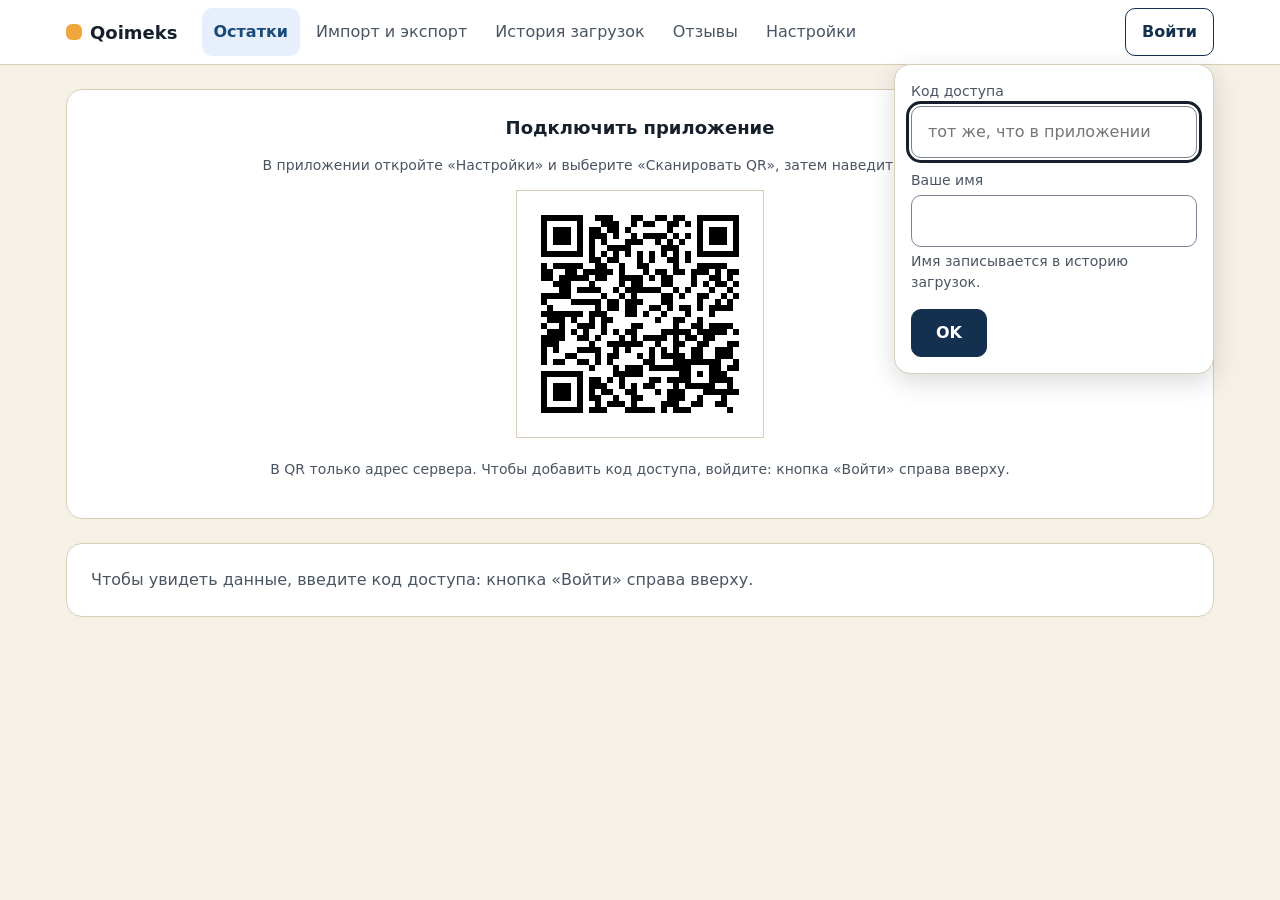
==== commit 947507d7: "Q-00: show the Настройки section only when SETTINGS_UI=1 (default off) T-0045 implement attempt 1: T" ====
--- a/server/internal/api/web.html
+++ b/server/internal/api/web.html
@@ -176,8 +176,8 @@
       <a href="#excel">Импорт и экспорт</a>
       <a href="#history">История загрузок</a>
       <a href="#feedback">Отзывы</a>
-      <a href="#settings">Настройки</a>
-    </nav>
+<!--settings:begin-->      <a href="#settings">Настройки</a>
+<!--settings:end-->    </nav>
     <div class="access">
       <button id="accessButton" class="secondary" type="button" aria-haspopup="true" aria-expanded="false">Войти</button>
       <form id="accessPanel" hidden>
@@ -335,6 +335,7 @@
     <section id="feedbackList"></section>
   </div>
 
+<!--settings:begin-->
   <div class="page" id="page-settings" hidden>
     <section>
       <h1>Настройки</h1>
@@ -343,6 +344,7 @@
     </section>
     <section id="settingsForms"></section>
   </div>
+<!--settings:end-->
 </main>
 
 <script>
@@ -593,7 +595,7 @@
     try { body = await resp.json(); } catch (e) { /* not JSON */ }
     const own = body && body.error;
     // the settings routes explain themselves; the generic map is for the import routes
-    if (path.startsWith('/api/settings/') && own) throw new Error(own);
+    /*settings:begin*/ if (path.startsWith('/api/settings/') && own) throw new Error(own); /*settings:end*/
     throw new Error(messages[resp.status] || own || ('Ошибка ' + resp.status));
   }
   return resp;
@@ -701,7 +703,7 @@
 }
 
 // Pages are parts of this one document, chosen by the address after "#".
-const pages = ['balances', 'excel', 'history', 'feedback', 'settings'];
+const pages = ['balances', 'excel', 'history', 'feedback'/*settings:begin*/, 'settings'/*settings:end*/];
 
 function showPage() {
   const name = pages.includes(location.hash.slice(1)) ? location.hash.slice(1) : pages[0];
@@ -710,7 +712,9 @@
   $('signedOut').hidden = access.signedIn;
   if (access.signedIn && name === 'history') loadHistory();
   if (access.signedIn && name === 'feedback') loadFeedback();
+  /*settings:begin*/
   if (access.signedIn && name === 'settings') loadSettings();
+  /*settings:end*/
 }
 
 function showAccess(open) {
@@ -995,6 +999,7 @@
   $('feedbackReload').disabled = false;
 }
 
+/*settings:begin*/
 // --- settings: provider choice, key and test (the key is only ever sent, never shown)
 const sluSay = (text, kind) => say(text, kind, 'settingsMessage');
 const settingsKinds = [['llm', 'Языковая модель'], ['stt', 'Распознавание речи']];
@@ -1072,6 +1077,7 @@
     sluSay(e.message, 'error');
   }
 }
+/*settings:end*/
 
 $('feedbackReload').onclick = loadFeedback;
 $('feedbackExport').onclick = async () => {
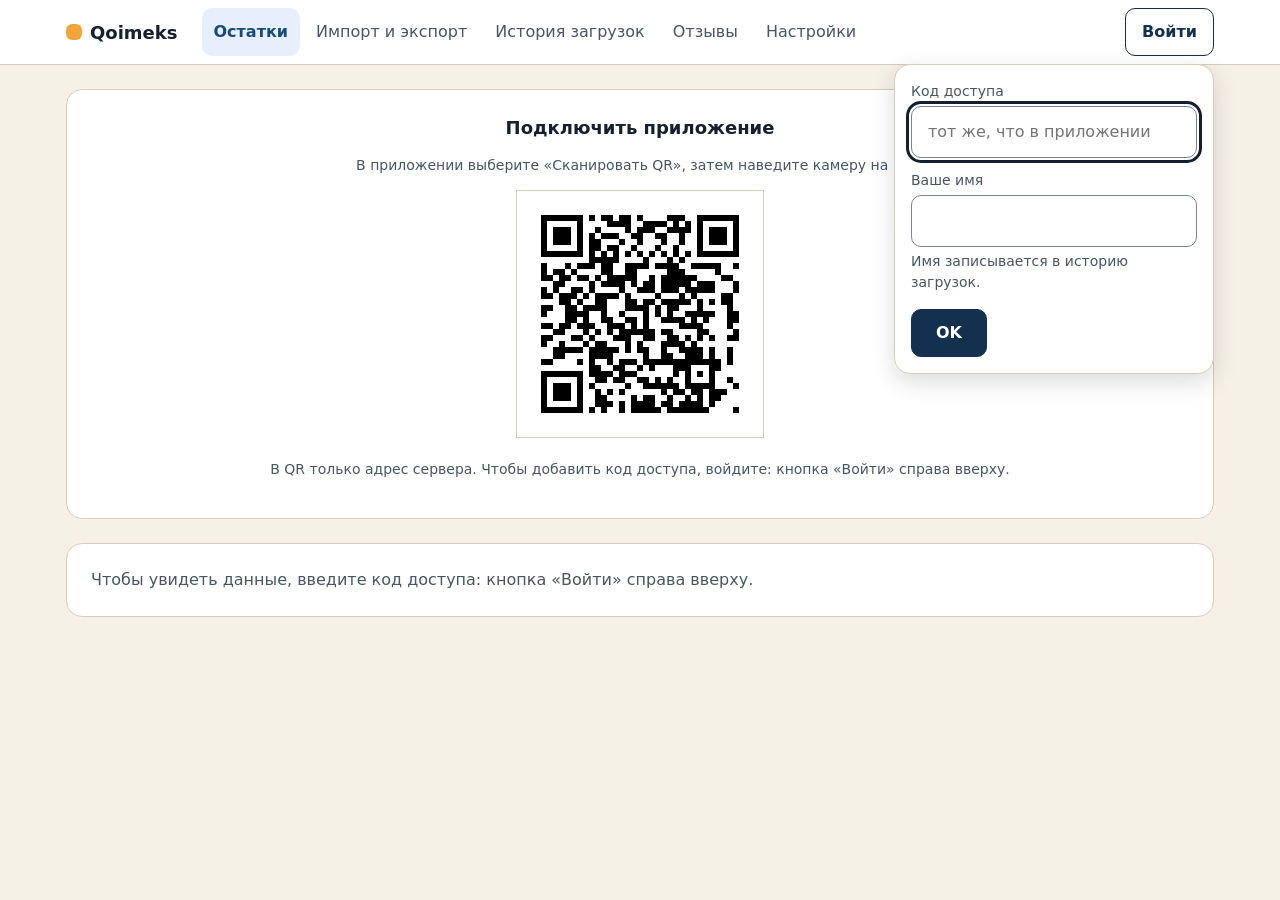
==== commit daf9086f: "Q-00: QA root page hint about Android settings points nowhere T-0055 implement attempt 1: The root p" ====
--- a/server/internal/api/web.html
+++ b/server/internal/api/web.html
@@ -199,7 +199,7 @@
 <main>
   <section id="setup">
     <h2>Подключить приложение</h2>
-    <p class="hint">В приложении откройте «Настройки» и выберите «Сканировать QR», затем наведите камеру на код.</p>
+    <p class="hint">В приложении выберите «Сканировать QR», затем наведите камеру на код.</p>
     <canvas id="setupQR" width="260" height="260" role="img" aria-label="QR-код для подключения приложения"></canvas>
     <p id="setupFail" class="hint" hidden></p>
     <p id="setupState" class="hint"></p>
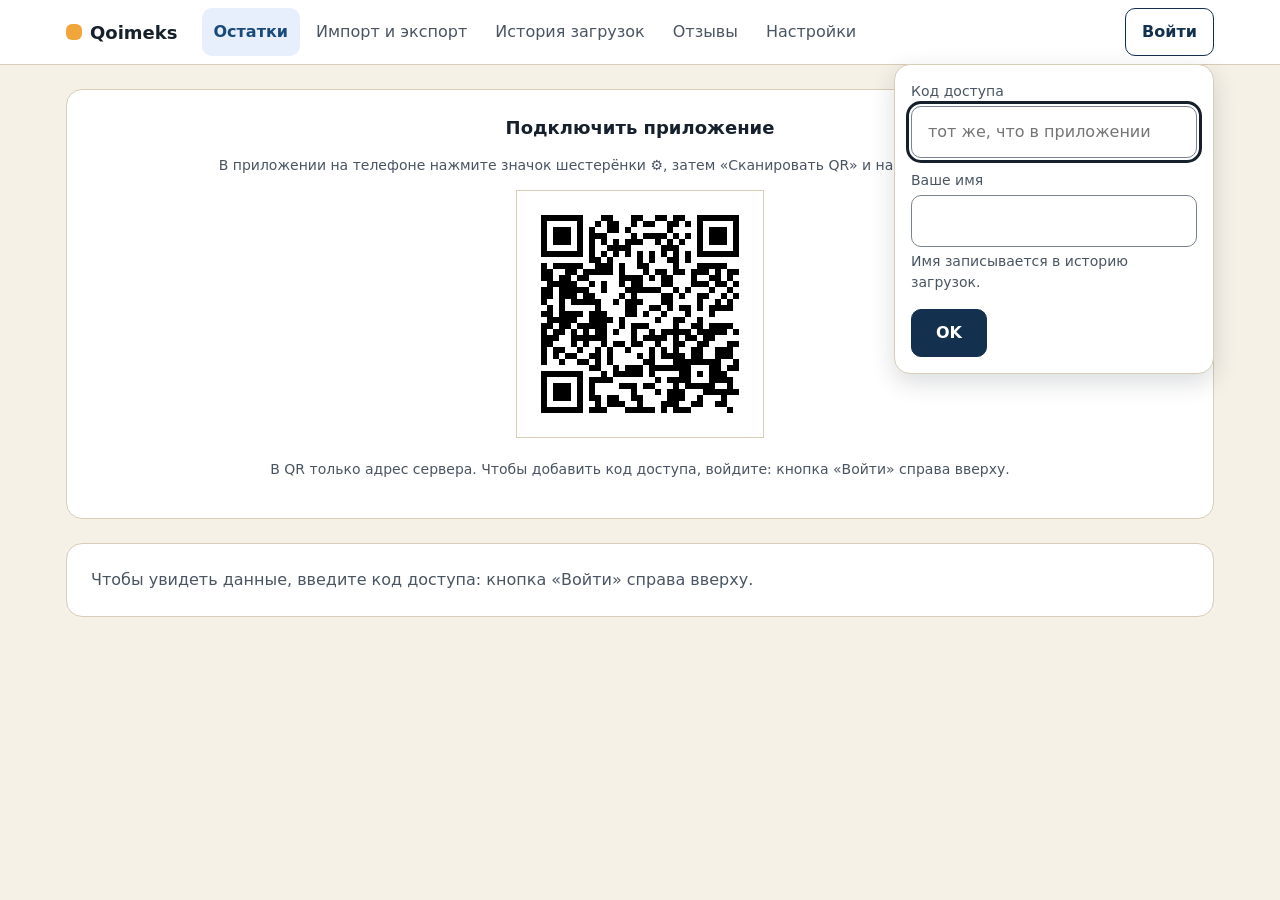
==== commit c3b32dd2: "Q-00: QA root page hint about Android settings points nowhere T-0055 implement attempt 2: Reworded t" ====
--- a/server/internal/api/web.html
+++ b/server/internal/api/web.html
@@ -199,7 +199,7 @@
 <main>
   <section id="setup">
     <h2>Подключить приложение</h2>
-    <p class="hint">В приложении выберите «Сканировать QR», затем наведите камеру на код.</p>
+    <p class="hint">В приложении на телефоне нажмите значок шестерёнки ⚙, затем «Сканировать QR» и наведите камеру на код.</p>
     <canvas id="setupQR" width="260" height="260" role="img" aria-label="QR-код для подключения приложения"></canvas>
     <p id="setupFail" class="hint" hidden></p>
     <p id="setupState" class="hint"></p>
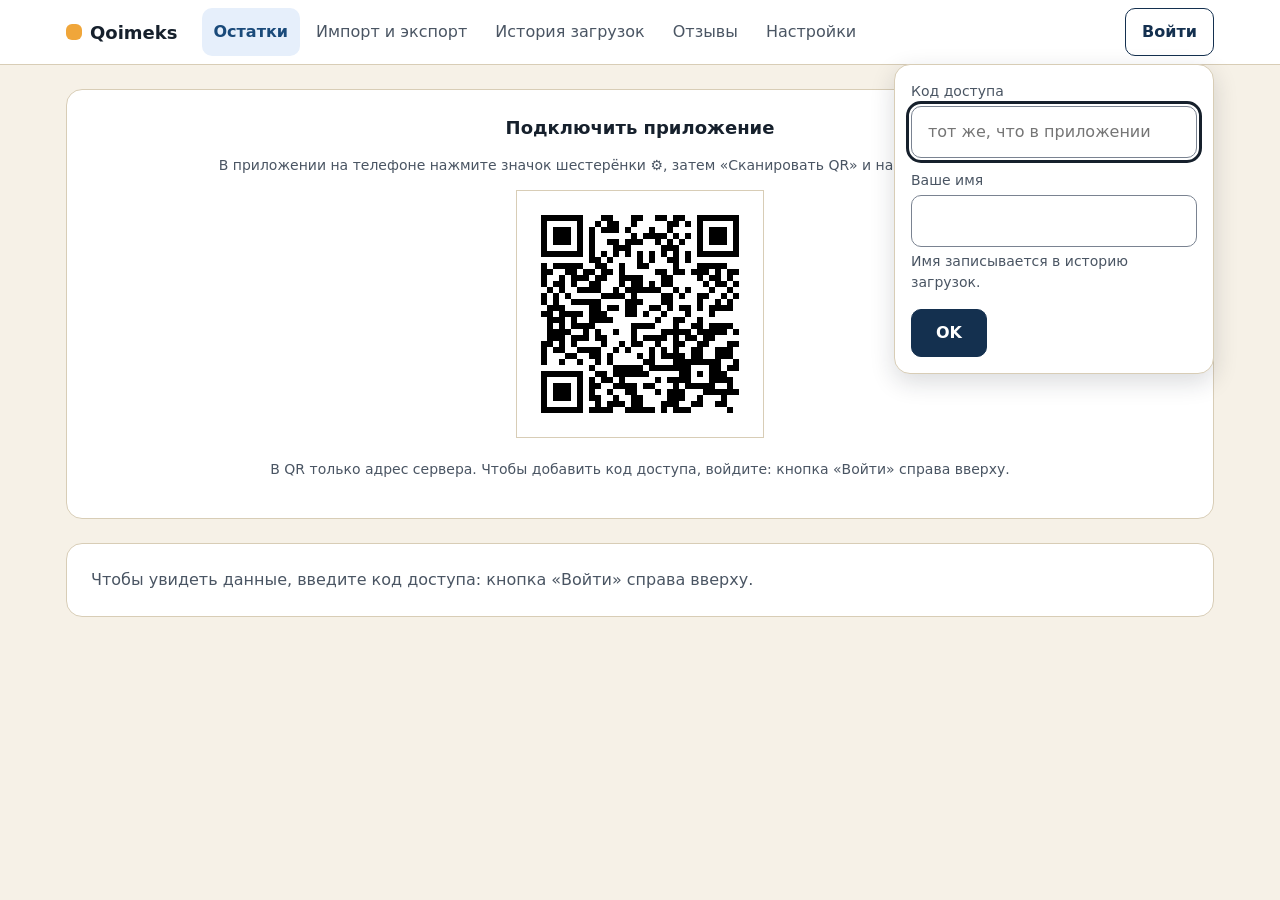
==== commit 9e914e3e: "Q-04: web panel and search box for codes, export column T-0073 implement attempt 1: Added the web co" ====
--- a/server/internal/api/web.html
+++ b/server/internal/api/web.html
@@ -103,6 +103,9 @@
   tr.empty td.num { color: var(--c-text-mute); }
   .place { display: inline-block; margin: 0 var(--space-2) var(--space-1) 0; padding: 1px var(--space-2); border: 1px solid var(--c-border); border-radius: var(--radius-full); font-family: var(--font-mono); font-size: var(--text-sm); white-space: nowrap; }
   .place.neg, td.neg { color: var(--c-error-text); border-color: var(--c-error); }
+  #codesList .codeRow { display: flex; gap: var(--space-3); align-items: center; flex-wrap: wrap; padding: var(--space-2) 0; border-bottom: 1px solid var(--c-border); }
+  #codesList .codeRow .place { margin: 0; }
+  input.mono { font-family: var(--font-mono); }
   .count { color: var(--c-text-soft); font-size: var(--text-sm); margin: var(--space-3) 0 0; }
   .scroll { overflow-x: auto; }
   .hint { color: var(--c-text-soft); font-size: var(--text-sm); }
@@ -213,7 +216,7 @@
   <div class="page" id="page-balances" hidden>
     <section>
       <h1>Остатки</h1>
-      <label for="q">Поиск по артикулу, названию или месту</label>
+      <label for="q">Поиск по артикулу, названию, месту или коду (Enter — найти по штрихкоду)</label>
       <input id="q" type="text" autocomplete="off">
       <div class="tools">
         <div class="seg" role="group" aria-label="Вид">
@@ -225,6 +228,18 @@
         <button id="reload" class="secondary" type="button">Обновить</button>
       </div>
       <div id="message" class="note"></div>
+    </section>
+
+    <section id="codesPanel" hidden>
+      <h2 id="codesTitle"></h2>
+      <div id="codesList"></div>
+      <label for="codeInput" class="field">Новый код (введите или считайте сканером)</label>
+      <input id="codeInput" type="text" autocomplete="off" spellcheck="false" class="mono">
+      <div class="actions">
+        <button id="codeAdd" type="button">Сохранить код</button>
+        <button id="codesClose" class="secondary" type="button">Закрыть</button>
+      </div>
+      <div id="codesMessage" class="note"></div>
     </section>
 
     <section>
@@ -635,10 +650,10 @@
   let shown = 0;
 
   if (mode === 'item') {
-    head(['№', true], ['Артикул'], ['Наименование'], ['Всего', true], ['Ед.'], ['Места']);
+    head(['№', true], ['Артикул'], ['Наименование'], ['Всего', true], ['Ед.'], ['Места'], ['Коды']);
     for (const it of stock) {
       if (onlyStock && it.places.length === 0) continue;
-      if (!matches(words, it.code, it.name, ...it.places.map(p => p.location_code))) continue;
+      if (!matches(words, it.code, it.name, ...it.places.map(p => p.location_code), ...(it.codes || []).map(c => c.code))) continue;
       shown++;
       const tr = el('tr', undefined, it.places.length ? '' : 'empty');
       tr.append(el('td', shown, 'num pos'), el('td', it.code, 'code'), el('td', it.name),
@@ -649,6 +664,14 @@
       }
       if (!it.places.length) td.append(el('span', it.home ? 'нет на складе, место ' + it.home : 'нет на складе', 'hint'));
       tr.append(td);
+      const ct = el('td');
+      for (const c of it.codes || []) ct.append(el('span', c.code, 'place'));
+      const btn = el('button', 'Коды', 'secondary small');
+      btn.type = 'button';
+      btn.setAttribute('aria-label', 'Коды товара ' + it.code);
+      btn.onclick = () => openCodes(it);
+      ct.append(btn);
+      tr.append(ct);
       body.append(tr);
     }
     $('count').textContent = 'Товаров: ' + shown + ' из ' + stock.length;
@@ -683,11 +706,141 @@
   if (shown === 0) {
     const tr = el('tr');
     const td = el('td', stock.length ? 'Ничего не найдено' : 'В системе пока нет товаров', 'hint');
-    td.colSpan = 6;
+    td.colSpan = 7;
     tr.append(td);
     body.append(tr);
   }
 }
+
+// --- codes panel: list, assign and remove the codes of one SKU; lookup by code in the search box
+let codesSKU = null; // the stock item the panel is open for
+
+const sayCodes = (text, kind) => say(text, kind, 'codesMessage');
+
+function guessCodeType(code) {
+  if (/^\d{13}$/.test(code)) return 'ean13';
+  if (/^\d{8}$/.test(code)) return 'ean8';
+  return 'manual';
+}
+
+async function codeCall(path, options) {
+  let resp;
+  try {
+    resp = await fetch(path, { ...options, headers: { Authorization: 'Bearer ' + access.token, 'Content-Type': 'application/json' } });
+  } catch (e) {
+    throw new Error('Нет связи с сервером.');
+  }
+  if (resp.ok) return resp.json();
+  let body = {};
+  try { body = await resp.json(); } catch (e) { /* not JSON */ }
+  const err = new Error(codeMessage(resp.status, body));
+  err.reason = body.reason;
+  throw err;
+}
+
+function codeMessage(status, body) {
+  switch (body.reason) {
+    case 'code_in_use': {
+      const o = body.owner || {};
+      return 'Код ' + body.code + ' уже занят: ' + (o.object_code || '') + ' ' + (o.object_name || '') + '. Один код может указывать только на один товар или место.';
+    }
+    case 'code_not_found': return 'Код не найден. Откройте товар и добавьте код кнопкой «Коды».';
+    case 'invalid_code': return 'Неверный код: ' + (body.error || '');
+    default: return messages[status] || body.error || ('Ошибка ' + status);
+  }
+}
+
+function renderCodes() {
+  const list = $('codesList');
+  list.replaceChildren();
+  $('codesPanel').hidden = !codesSKU;
+  if (!codesSKU) return;
+  $('codesTitle').textContent = 'Коды: ' + codesSKU.code + ' ' + codesSKU.name;
+  const codes = codesSKU.codes || [];
+  if (!codes.length) list.append(el('p', 'Кодов пока нет.', 'hint'));
+  for (const c of codes) {
+    const row = el('div', undefined, 'codeRow');
+    row.append(el('span', c.code, 'place'), el('span', c.code_type, 'hint'));
+    const del = el('button', 'Удалить', 'secondary small');
+    del.type = 'button';
+    del.setAttribute('aria-label', 'Удалить код ' + c.code);
+    del.onclick = () => removeCode(c);
+    row.append(del);
+    list.append(row);
+  }
+}
+
+function openCodes(it) {
+  codesSKU = it;
+  sayCodes('');
+  renderCodes();
+  $('codesPanel').scrollIntoView({ block: 'nearest' });
+  $('codeInput').focus();
+}
+
+async function refreshStock() {
+  stock = await callJSON('/api/stock');
+  if (codesSKU) codesSKU = stock.find(i => i.sku_id === codesSKU.sku_id) || null;
+  render();
+  renderCodes();
+}
+
+async function assignCode() {
+  if (needName(sayCodes)) return;
+  const code = $('codeInput').value.trim();
+  if (code === '') { sayCodes('Введите код.', 'error'); return; }
+  const send = type => codeCall('/api/codes', { method: 'POST', body: JSON.stringify({
+    id: crypto.randomUUID(), object_type: 'sku', object_id: codesSKU.sku_id, code_type: type, code, operator: access.who }) });
+  $('codeAdd').disabled = true;
+  try {
+    const type = guessCodeType(code);
+    try {
+      await send(type);
+    } catch (e) {
+      // an EAN-shaped number with a wrong check digit is still a usable code
+      if (e.reason !== 'invalid_code' || type === 'manual') throw e;
+      await send('manual');
+    }
+    $('codeInput').value = '';
+    await refreshStock();
+    sayCodes('Код ' + code + ' сохранён.', 'ok');
+  } catch (e) {
+    sayCodes(e.message, 'error');
+  }
+  $('codeAdd').disabled = false;
+}
+
+async function removeCode(c) {
+  if (needName(sayCodes)) return;
+  if (!confirm('Удалить код ' + c.code + ' у товара ' + codesSKU.code + ' ' + codesSKU.name + '?')) return;
+  try {
+    await codeCall('/api/codes/' + c.id + '?operator=' + encodeURIComponent(access.who), { method: 'DELETE' });
+    await refreshStock();
+    sayCodes('Код ' + c.code + ' удалён.', 'ok');
+  } catch (e) {
+    sayCodes(e.message, 'error');
+  }
+}
+
+async function lookupCode() {
+  const code = $('q').value.trim();
+  if (code === '' || !access.signedIn) return;
+  try {
+    const c = await codeCall('/api/codes/lookup?code=' + encodeURIComponent(code));
+    // show the item (or the place) the code belongs to
+    $('q').value = c.object_code;
+    render();
+    say('Код ' + code + ': ' + c.object_code + ' ' + c.object_name, 'ok');
+  } catch (e) {
+    if (e.reason === 'code_not_found') render(); // plain text search stays in force
+    say(e.reason === 'code_not_found' ? 'По коду «' + code + '» ничего не найдено. Откройте товар и добавьте код кнопкой «Коды».' : e.message, 'error');
+  }
+}
+
+$('q').addEventListener('keydown', e => { if (e.key === 'Enter') { e.preventDefault(); lookupCode(); } });
+$('codeAdd').onclick = assignCode;
+$('codeInput').addEventListener('keydown', e => { if (e.key === 'Enter') { e.preventDefault(); assignCode(); } });
+$('codesClose').onclick = () => { codesSKU = null; renderCodes(); };
 
 async function load() {
   if (!access.signedIn) return;
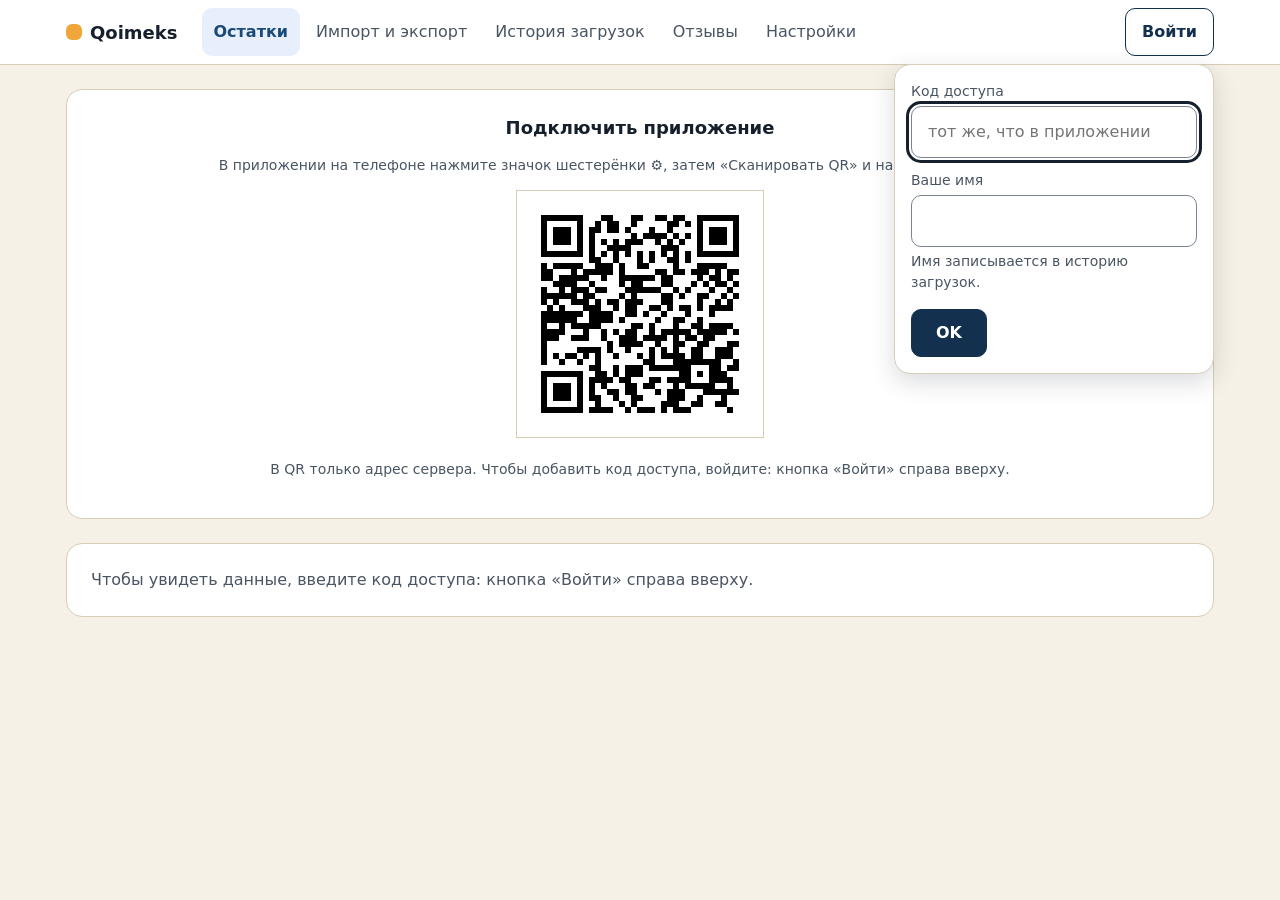
==== commit ee55ccbe: "Q-04: web panel and search box for codes, export column T-0073 implement attempt 2: Fixed the three " ====
--- a/server/internal/api/web.html
+++ b/server/internal/api/web.html
@@ -88,6 +88,11 @@
   .seg button:hover { background: var(--c-surface-2); }
   .seg button.on:hover { background: var(--c-primary-hover); }
   button:disabled { background: var(--c-surface-2); border-color: var(--c-border); color: var(--c-text-mute); cursor: default; }
+  button.danger { background: var(--c-error); border-color: var(--c-error); color: var(--c-on-error); }
+  button.danger:hover { background: var(--c-error-text); border-color: var(--c-error-text); }
+  dialog.confirm { max-width: 32rem; width: calc(100% - 2 * var(--space-4)); padding: var(--space-6); border: 1px solid var(--c-border); border-radius: var(--radius-lg); background: var(--c-surface); color: var(--c-text); }
+  dialog.confirm::backdrop { background: var(--c-text-soft); opacity: 0.9; }
+  dialog.confirm .actions { margin-top: var(--space-4); }
   button.small { padding: var(--space-1) var(--space-3); font-size: var(--text-sm); }
   /* A mouse needs smaller targets than a finger. */
   @media (pointer: fine) { button.small { min-height: var(--size-touch-min-desktop); } }
@@ -230,6 +235,14 @@
       <div id="message" class="note"></div>
     </section>
 
+    <dialog id="codeConfirm" class="confirm" aria-labelledby="codeConfirmText">
+      <p id="codeConfirmText"></p>
+      <div class="actions">
+        <button id="codeKeep" class="secondary" type="button">Оставить код</button>
+        <button id="codeDrop" class="danger" type="button">Удалить код</button>
+      </div>
+    </dialog>
+
     <section id="codesPanel" hidden>
       <h2 id="codesTitle"></h2>
       <div id="codesList"></div>
@@ -668,6 +681,7 @@
       for (const c of it.codes || []) ct.append(el('span', c.code, 'place'));
       const btn = el('button', 'Коды', 'secondary small');
       btn.type = 'button';
+      btn.dataset.sku = it.sku_id;
       btn.setAttribute('aria-label', 'Коды товара ' + it.code);
       btn.onclick = () => openCodes(it);
       ct.append(btn);
@@ -745,7 +759,7 @@
       return 'Код ' + body.code + ' уже занят: ' + (o.object_code || '') + ' ' + (o.object_name || '') + '. Один код может указывать только на один товар или место.';
     }
     case 'code_not_found': return 'Код не найден. Откройте товар и добавьте код кнопкой «Коды».';
-    case 'invalid_code': return 'Неверный код: ' + (body.error || '');
+    case 'invalid_code': return 'Код не подходит: уберите пробелы и проверьте, что код не пустой и не слишком длинный.';
     default: return messages[status] || body.error || ('Ошибка ' + status);
   }
 }
@@ -760,10 +774,11 @@
   if (!codes.length) list.append(el('p', 'Кодов пока нет.', 'hint'));
   for (const c of codes) {
     const row = el('div', undefined, 'codeRow');
-    row.append(el('span', c.code, 'place'), el('span', c.code_type, 'hint'));
+    row.append(el('span', c.code, 'place'), el('span', ({ ean13: 'EAN-13', ean8: 'EAN-8', manual: 'свой код' })[c.code_type] || c.code_type, 'hint'));
     const del = el('button', 'Удалить', 'secondary small');
     del.type = 'button';
     del.setAttribute('aria-label', 'Удалить код ' + c.code);
+    del.dataset.id = c.id;
     del.onclick = () => removeCode(c);
     row.append(del);
     list.append(row);
@@ -812,14 +827,39 @@
 
 async function removeCode(c) {
   if (needName(sayCodes)) return;
-  if (!confirm('Удалить код ' + c.code + ' у товара ' + codesSKU.code + ' ' + codesSKU.name + '?')) return;
+  if (!await confirmRemoval('Удалить код ' + c.code + ' у товара ' + codesSKU.code + ' ' + codesSKU.name + '?')) {
+    focusCodeRow(c.id);
+    return;
+  }
   try {
     await codeCall('/api/codes/' + c.id + '?operator=' + encodeURIComponent(access.who), { method: 'DELETE' });
     await refreshStock();
     sayCodes('Код ' + c.code + ' удалён.', 'ok');
+    $('codeInput').focus();
   } catch (e) {
     sayCodes(e.message, 'error');
-  }
+    focusCodeRow(c.id);
+  }
+}
+
+// Confirmation dialog (rule 7): the safe choice on the left and focused, Esc keeps the code.
+function confirmRemoval(text) {
+  const dlg = $('codeConfirm');
+  $('codeConfirmText').textContent = text;
+  return new Promise(resolve => {
+    const done = answer => { dlg.onclose = null; if (dlg.open) dlg.close(); resolve(answer); };
+    $('codeKeep').onclick = () => done(false);
+    $('codeDrop').onclick = () => done(true);
+    dlg.onclose = () => done(false); // Esc
+    dlg.oncancel = () => done(false);
+    dlg.showModal();
+    $('codeKeep').focus();
+  });
+}
+
+function focusCodeRow(id) {
+  const b = [...$('codesList').querySelectorAll('button')].find(x => x.dataset.id === id);
+  (b || $('codeInput')).focus();
 }
 
 async function lookupCode() {
@@ -840,7 +880,13 @@
 $('q').addEventListener('keydown', e => { if (e.key === 'Enter') { e.preventDefault(); lookupCode(); } });
 $('codeAdd').onclick = assignCode;
 $('codeInput').addEventListener('keydown', e => { if (e.key === 'Enter') { e.preventDefault(); assignCode(); } });
-$('codesClose').onclick = () => { codesSKU = null; renderCodes(); };
+$('codesClose').onclick = () => {
+  const sku = codesSKU && codesSKU.sku_id;
+  codesSKU = null;
+  renderCodes();
+  const b = [...document.querySelectorAll('button[data-sku]')].find(x => x.dataset.sku === String(sku));
+  if (b) b.focus();
+};
 
 async function load() {
   if (!access.signedIn) return;
